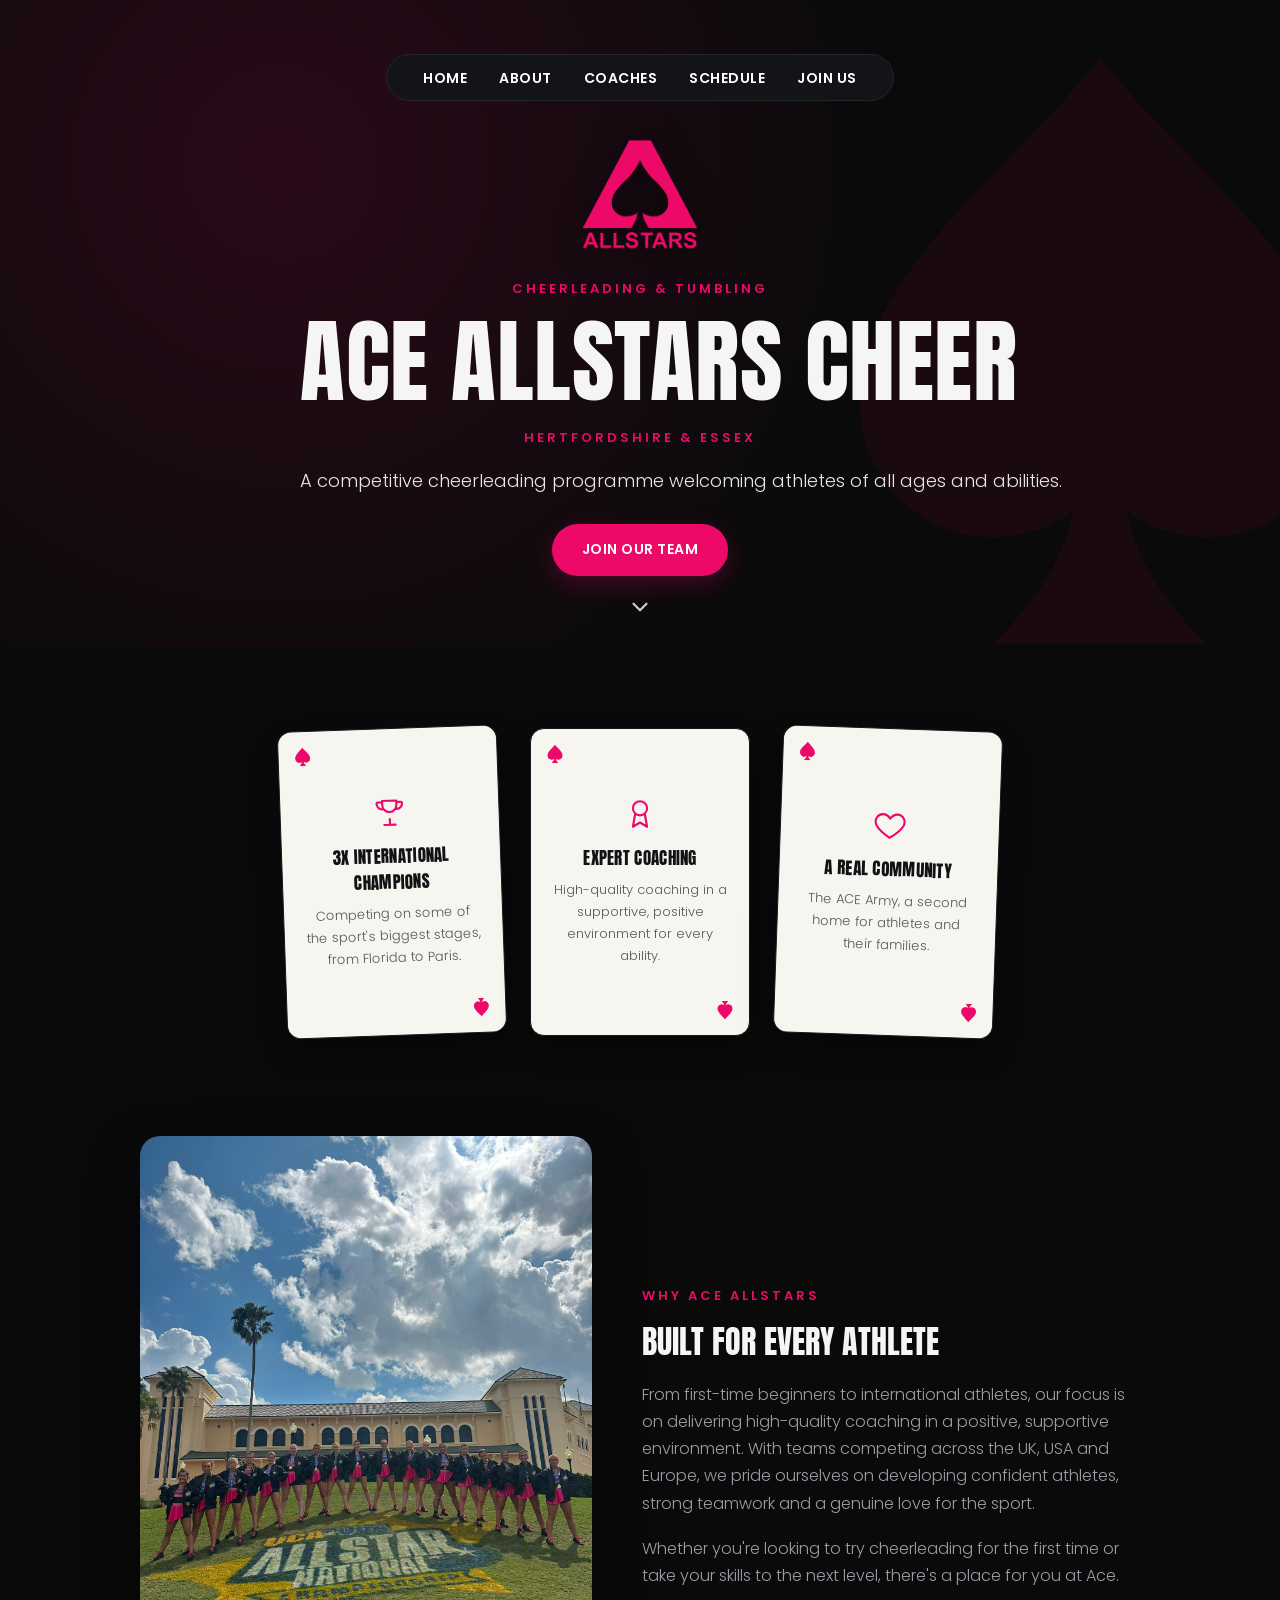
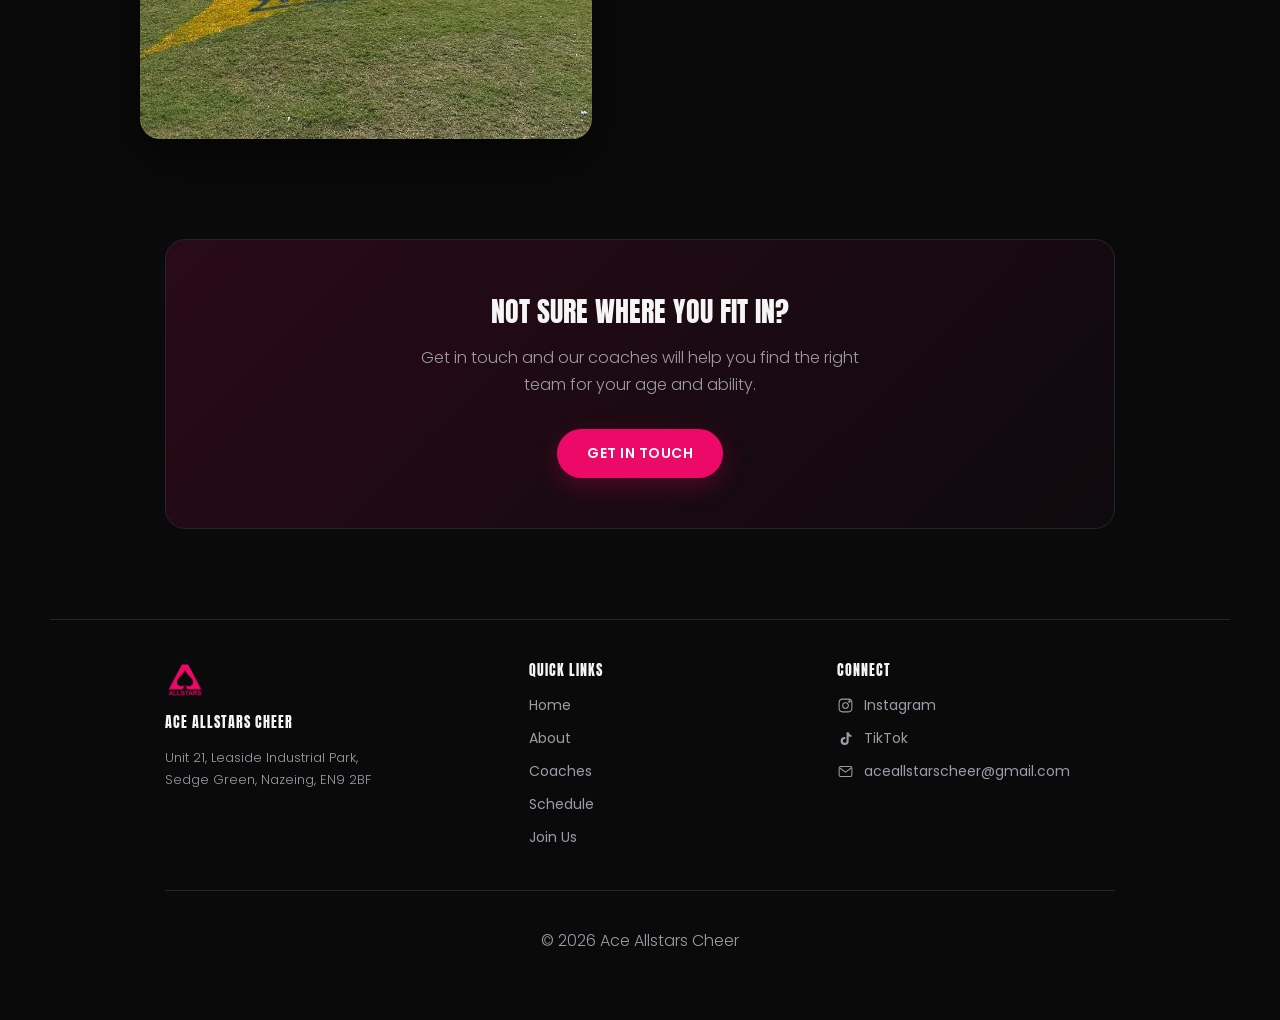
==== index.html @ 2de0b8b7 "Reduce mobile hero height to remove excess blank space" ====
<!DOCTYPE html>
<html lang="en">
<head>
  <meta charset="UTF-8">
  <meta name="viewport" content="width=device-width, initial-scale=1.0">
  <meta name="description" content="Ace Allstars Cheer is a competitive all star cheerleading club based in Nazeing, welcoming members from across Hertfordshire and Essex, including Hoddesdon. International U12 & U16 Champions and UCA National Champions. Join our team today.">
  <title>Ace Allstars Cheer | Cheerleading Club in Nazeing, Hertfordshire</title>
  <link rel="icon" type="image/png" href="images/PinkBlackLogo.png">
  <meta property="og:title" content="Ace Allstars Cheer | Cheerleading Club in Nazeing, Hertfordshire">
  <meta property="og:description" content="Ace Allstars Cheer is a competitive all star cheerleading club based in Nazeing, welcoming members from across Hertfordshire and Essex, including Hoddesdon. International U12 & U16 Champions and UCA National Champions.">
  <meta property="og:image" content="https://aceallstarscheer.com/images/HomePageImage.jpg">
  <meta property="og:url" content="https://aceallstarscheer.com/">
  <meta property="og:type" content="website">
  <meta name="twitter:card" content="summary_large_image">
  <link rel="preconnect" href="https://fonts.googleapis.com">
  <link rel="preconnect" href="https://fonts.gstatic.com" crossorigin>
  <link href="https://fonts.googleapis.com/css2?family=Anton&family=Poppins:wght@300;400;500;600;700;800&display=swap" rel="stylesheet">
  <link rel="stylesheet" href="style.css?v=44">
  <script type="application/ld+json">
  {
    "@context": "https://schema.org",
    "@type": "SportsActivityLocation",
    "name": "Ace Allstars Cheer",
    "url": "https://aceallstarscheer.com",
    "logo": "https://aceallstarscheer.com/images/PinkBlackLogo.png",
    "image": "https://aceallstarscheer.com/images/HomePageImage.jpg",
    "description": "Ace Allstars Cheer is a competitive all star cheerleading club based in Nazeing, welcoming members from across Hertfordshire and Essex, including Hoddesdon.",
    "address": {
      "@type": "PostalAddress",
      "streetAddress": "Unit 21, Leaside Industrial Park, Sedge Green",
      "addressLocality": "Nazeing",
      "postalCode": "EN9 2BF",
      "addressRegion": "Essex",
      "addressCountry": "GB"
    },
    "sameAs": ["https://www.instagram.com/aceallstarscheer/"]
  }
  </script>
</head>
<body>

  <div class="hero hero-solid">
    <svg class="hero-watermark" viewBox="0 0 24 24" fill="currentColor">
      <path d="M12 2C9 6 3 10 3 15a5 5 0 0 0 8 4c-.3 1.5-1 3-3 5h8c-2-2-2.7-3.5-3-5a5 5 0 0 0 8-4c0-5-6-9-9-13Z"/>
    </svg>

    <div class="hero-content">
      <nav>
        <a href="index.html">Home</a>
        <a href="about.html">About</a>
        <a href="coaches.html">Coaches</a>
        <a href="schedule.html">Schedule</a>
        <a href="contact.html">Join Us</a>
      </nav>

      <img src="images/PinkBlackLogo.png" alt="Ace Allstars Cheer Logo" class="logo">

      <span class="eyebrow">Cheerleading &amp; Tumbling</span>
      <h1>Ace Allstars Cheer</h1>
      <span class="eyebrow eyebrow-sub">Hertfordshire &amp; Essex</span>
      <p class="hero-tagline">A competitive cheerleading programme welcoming athletes of all ages and abilities.</p>

      <p>
        <a href="contact.html" class="button">Join Our Team</a>
      </p>
    </div>

    <svg class="scroll-cue" viewBox="0 0 24 24" fill="none" stroke="currentColor" stroke-width="2" stroke-linecap="round" stroke-linejoin="round">
      <path d="M6 9l6 6 6-6"/>
    </svg>
  </div>

  <div class="stat-row">
    <div class="stat-item">
      <span class="pip pip-top">
        <svg viewBox="0 0 24 24" fill="currentColor"><path d="M12 2C9 6 3 10 3 15a5 5 0 0 0 8 4c-.3 1.5-1 3-3 5h8c-2-2-2.7-3.5-3-5a5 5 0 0 0 8-4c0-5-6-9-9-13Z"/></svg>
      </span>
      <svg class="stat-icon" viewBox="0 0 24 24" fill="none" stroke="currentColor" stroke-width="1.5" stroke-linecap="round" stroke-linejoin="round">
        <path d="M8 21h8M12 17v4M7 4h10v3a5 5 0 0 1-10 0V4ZM7 5H4a1 1 0 0 0-1 1c0 2 1.5 4 4 4M17 5h3a1 1 0 0 1 1 1c0 2-1.5 4-4 4"/>
      </svg>
      <h3>3x International Champions</h3>
      <p>Competing on some of the sport's biggest stages, from Florida to Paris.</p>
      <span class="pip pip-bottom">
        <svg viewBox="0 0 24 24" fill="currentColor"><path d="M12 2C9 6 3 10 3 15a5 5 0 0 0 8 4c-.3 1.5-1 3-3 5h8c-2-2-2.7-3.5-3-5a5 5 0 0 0 8-4c0-5-6-9-9-13Z"/></svg>
      </span>
    </div>
    <div class="stat-item">
      <span class="pip pip-top">
        <svg viewBox="0 0 24 24" fill="currentColor"><path d="M12 2C9 6 3 10 3 15a5 5 0 0 0 8 4c-.3 1.5-1 3-3 5h8c-2-2-2.7-3.5-3-5a5 5 0 0 0 8-4c0-5-6-9-9-13Z"/></svg>
      </span>
      <svg class="stat-icon" viewBox="0 0 24 24" fill="none" stroke="currentColor" stroke-width="1.5" stroke-linecap="round" stroke-linejoin="round">
        <circle cx="12" cy="8" r="5"/>
        <path d="M8.5 12.5 7 21l5-3 5 3-1.5-8.5"/>
      </svg>
      <h3>Expert Coaching</h3>
      <p>High-quality coaching in a supportive, positive environment for every ability.</p>
      <span class="pip pip-bottom">
        <svg viewBox="0 0 24 24" fill="currentColor"><path d="M12 2C9 6 3 10 3 15a5 5 0 0 0 8 4c-.3 1.5-1 3-3 5h8c-2-2-2.7-3.5-3-5a5 5 0 0 0 8-4c0-5-6-9-9-13Z"/></svg>
      </span>
    </div>
    <div class="stat-item">
      <span class="pip pip-top">
        <svg viewBox="0 0 24 24" fill="currentColor"><path d="M12 2C9 6 3 10 3 15a5 5 0 0 0 8 4c-.3 1.5-1 3-3 5h8c-2-2-2.7-3.5-3-5a5 5 0 0 0 8-4c0-5-6-9-9-13Z"/></svg>
      </span>
      <svg class="stat-icon" viewBox="0 0 24 24" fill="none" stroke="currentColor" stroke-width="1.5" stroke-linecap="round" stroke-linejoin="round">
        <path d="M12 21s-7-4.35-9.5-8.5C.5 8.5 3 4.5 7 4.5c2 0 3.5 1 5 3 1.5-2 3-3 5-3 4 0 6.5 4 4.5 8-2.5 4.15-9.5 8.5-9.5 8.5Z"/>
      </svg>
      <h3>A Real Community</h3>
      <p>The ACE Army, a second home for athletes and their families.</p>
      <span class="pip pip-bottom">
        <svg viewBox="0 0 24 24" fill="currentColor"><path d="M12 2C9 6 3 10 3 15a5 5 0 0 0 8 4c-.3 1.5-1 3-3 5h8c-2-2-2.7-3.5-3-5a5 5 0 0 0 8-4c0-5-6-9-9-13Z"/></svg>
      </span>
    </div>
  </div>

  <div class="stat-dots" aria-hidden="true">
    <span class="stat-dot active"></span>
    <span class="stat-dot"></span>
    <span class="stat-dot"></span>
  </div>

  <div class="split-section">
    <div class="split-media">
      <img src="images/HomePageImage.jpg" alt="Ace Allstars squad celebrating at a UCA competition" loading="lazy">
    </div>
    <div class="split-body">
      <span class="eyebrow">Why Ace Allstars</span>
      <h2>Built for every athlete</h2>
      <p>From first-time beginners to international athletes, our focus is on delivering high-quality coaching in a positive, supportive environment. With teams competing across the UK, USA and Europe, we pride ourselves on developing confident athletes, strong teamwork and a genuine love for the sport.</p>
      <p>Whether you're looking to try cheerleading for the first time or take your skills to the next level, there's a place for you at Ace.</p>
    </div>
  </div>

  <div class="cta-band">
    <h2>Not sure where you fit in?</h2>
    <p>Get in touch and our coaches will help you find the right team for your age and ability.</p>
    <a href="contact.html" class="button">Get In Touch</a>
  </div>

  <footer>
    <div class="footer-grid">
      <div class="footer-col">
        <img src="images/PinkBlackLogo.png" alt="" class="footer-logo">
        <h4>Ace Allstars Cheer</h4>
        <p>Unit 21, Leaside Industrial Park,<br>Sedge Green, Nazeing, EN9 2BF</p>
      </div>
      <div class="footer-col">
        <h4>Quick Links</h4>
        <a href="index.html">Home</a>
        <a href="about.html">About</a>
        <a href="coaches.html">Coaches</a>
        <a href="schedule.html">Schedule</a>
        <a href="contact.html">Join Us</a>
      </div>
      <div class="footer-col">
        <h4>Connect</h4>
        <a href="https://www.instagram.com/aceallstarscheer/" target="_blank">
          <svg class="footer-icon" viewBox="0 0 24 24" fill="none" stroke="currentColor" stroke-width="1.5"><rect x="3" y="3" width="18" height="18" rx="5"/><circle cx="12" cy="12" r="4"/><circle cx="17.5" cy="6.5" r="1"/></svg>
          Instagram
        </a>
        <a href="https://www.tiktok.com/@aceallstarscheer" target="_blank">
          <svg class="footer-icon" viewBox="0 0 24 24" fill="currentColor"><path d="M16.5 3c.3 2 1.8 3.6 3.8 3.9v3a7 7 0 0 1-3.8-1.1v6.7a5.7 5.7 0 1 1-5.7-5.7c.3 0 .6 0 .9.1v3.1a2.6 2.6 0 1 0 1.8 2.5V3h3Z"/></svg>
          TikTok
        </a>
        <a href="mailto:aceallstarscheer@gmail.com">
          <svg class="footer-icon" viewBox="0 0 24 24" fill="none" stroke="currentColor" stroke-width="1.5"><rect x="3" y="5" width="18" height="14" rx="2"/><path d="m4 7 8 6 8-6"/></svg>
          aceallstarscheer@gmail.com
        </a>
      </div>
    </div>
    <div class="footer-bottom">
      <p>&copy; 2026 Ace Allstars Cheer</p>
    </div>
  </footer>

  <script defer src="https://cloud.umami.is/script.js" data-website-id="9e8e40a7-dca6-4106-bf0d-f78538abece8"></script>

  <script>
    (function () {
      var row = document.querySelector('.stat-row');
      var dots = document.querySelectorAll('.stat-dot');
      if (!row || !dots.length) return;

      var cards = Array.prototype.slice.call(row.querySelectorAll('.stat-item'));

      function setActiveDot() {
        var rowCenter = row.scrollLeft + row.clientWidth / 2;
        var closestIndex = 0;
        var closestDistance = Infinity;
        cards.forEach(function (card, i) {
          var cardCenter = card.offsetLeft + card.clientWidth / 2;
          var distance = Math.abs(cardCenter - rowCenter);
          if (distance < closestDistance) {
            closestDistance = distance;
            closestIndex = i;
          }
        });
        dots.forEach(function (dot, i) {
          dot.classList.toggle('active', i === closestIndex);
        });
      }

      function centerMiddleCard() {
        var middle = cards[1];
        if (!middle) return;
        row.scrollLeft = middle.offsetLeft - (row.clientWidth - middle.clientWidth) / 2;
      }

      if (window.matchMedia('(max-width: 600px)').matches) {
        centerMiddleCard();
      }
      setActiveDot();

      var ticking = false;
      row.addEventListener('scroll', function () {
        if (!ticking) {
          window.requestAnimationFrame(function () {
            setActiveDot();
            ticking = false;
          });
          ticking = true;
        }
      });
    })();
  </script>
</body>
</html>
---- style.css ----
:root {
  --color-bg: #0a0a0b;
  --color-surface: #131417;
  --color-border: #24262c;
  --color-pink: #ec0968;
  --color-pink-dark: #b8074f;
  --color-text: #f5f5f6;
  --color-text-muted: #9c9ca6;
  --font-display: 'Anton', sans-serif;
  --font-body: 'Poppins', sans-serif;
}

* {
  box-sizing: border-box;
}

body {
  background-color: var(--color-bg);
  color: var(--color-text);
  font-family: var(--font-body);
  text-align: center;
  padding: 50px;
  margin: 0;
}

.hero {
  position: relative;
  min-height: 85vh;
  margin: -50px -50px 0 -50px;
  overflow: hidden;
  display: flex;
  align-items: center;
  justify-content: center;
}

.hero-bg {
  position: absolute;
  top: 0;
  left: 0;
  width: 100%;
  height: 100%;
  object-fit: cover;
  object-position: center;
  z-index: 0;
}

.hero-bg-right {
  object-position: 75% center;
}

.hero-overlay {
  position: absolute;
  top: 0;
  left: 0;
  right: 0;
  bottom: 0;
  background: linear-gradient(
    to bottom,
    rgba(0, 0, 0, 0.6) 0%,
    rgba(0, 0, 0, 0.2) 35%,
    rgba(0, 0, 0, 0.78) 85%,
    var(--color-bg) 100%
  );
  z-index: 1;
}

.hero-content {
  position: relative;
  z-index: 2;
  max-width: 720px;
  padding: 30px 20px;
}

.hero-content .eyebrow,
.hero-content h1,
.hero-content p {
  text-shadow: 0 2px 12px rgba(0, 0, 0, 0.85);
}

.hero-content .logo {
  filter: drop-shadow(0 4px 16px rgba(0, 0, 0, 0.55));
}

.hero-content h1 {
  font-size: clamp(26px, 7.5vw, 92px);
  white-space: nowrap;
}

.eyebrow-sub {
  margin: 0 0 24px 0;
}

.hero-solid {
  min-height: 72vh;
  background:
    radial-gradient(circle at 22% 25%, rgba(236, 9, 104, 0.14), transparent 55%),
    var(--color-bg);
}

.hero-solid nav {
  background-color: var(--color-surface);
  border: 1px solid var(--color-border);
}

.hero-page {
  min-height: 42vh;
}

.hero-solid .hero-content .eyebrow,
.hero-solid .hero-content h1,
.hero-solid .hero-content p {
  text-shadow: none;
}

.hero-watermark {
  position: absolute;
  top: 50%;
  right: -140px;
  transform: translateY(-50%);
  width: 640px;
  height: 640px;
  color: var(--color-pink);
  opacity: 0.07;
  z-index: 0;
  pointer-events: none;
}

.scroll-cue {
  position: absolute;
  bottom: 28px;
  left: 50%;
  transform: translateX(-50%);
  z-index: 2;
  width: 26px;
  height: 26px;
  color: rgba(255, 255, 255, 0.8);
  animation: scrollBounce 2s ease-in-out infinite;
}

@keyframes scrollBounce {
  0%, 100% {
    transform: translate(-50%, 0);
    opacity: 0.5;
  }
  50% {
    transform: translate(-50%, 10px);
    opacity: 1;
  }
}

.eyebrow {
  display: block;
  font-family: var(--font-body);
  font-weight: 600;
  font-size: 13px;
  letter-spacing: 3px;
  text-transform: uppercase;
  color: var(--color-pink);
  margin: 0 0 14px 0;
}

nav {
  margin-bottom: 24px;
  display: inline-block;
  background-color: rgba(0, 0, 0, 0.55);
  padding: 10px 22px;
  border-radius: 30px;
}

nav a {
  color: #ffffff;
  text-decoration: none;
  font-weight: 600;
  font-size: 14px;
  letter-spacing: 0.5px;
  text-transform: uppercase;
  margin: 0 14px;
  white-space: nowrap;
  transition: color 0.2s ease;
}

nav a:hover {
  color: var(--color-pink);
}

.logo {
  display: block;
  width: 140px;
  margin: 0 auto 14px auto;
  border-radius: 12px;
}

h1 {
  font-family: var(--font-display);
  font-weight: normal;
  color: var(--color-text);
  font-size: 56px;
  line-height: 1.05;
  letter-spacing: 0.5px;
  margin: 0 0 18px 0;
  text-transform: uppercase;
}

h1 .accent {
  color: var(--color-pink);
}

.divider {
  width: 80px;
  height: 4px;
  background-color: var(--color-pink);
  margin: 15px auto 25px auto;
  border-radius: 2px;
}

p {
  font-size: 16px;
  line-height: 1.7;
  color: var(--color-text-muted);
  font-weight: 300;
}

.hero-content p {
  color: #e8e8ea;
  font-size: 18px;
}

.hero-tagline {
  white-space: nowrap;
  font-size: clamp(12px, 1.9vw, 18px);
}

.button {
  display: inline-block;
  background-color: var(--color-pink);
  color: #ffffff;
  padding: 14px 30px;
  border-radius: 30px;
  text-decoration: none;
  font-weight: 600;
  font-size: 14px;
  letter-spacing: 0.5px;
  text-transform: uppercase;
  margin-top: 10px;
  transition: transform 0.2s ease, background-color 0.2s ease, box-shadow 0.2s ease;
  box-shadow: 0 8px 24px rgba(236, 9, 104, 0.25);
}

.button:hover {
  background-color: var(--color-pink-dark);
  transform: translateY(-2px);
  box-shadow: 0 12px 28px rgba(236, 9, 104, 0.35);
}

.section-heading {
  font-family: var(--font-display);
  font-weight: normal;
  color: var(--color-text);
  font-size: 26px;
  text-transform: uppercase;
  margin: 30px auto 10px auto;
}

.stat-row {
  display: flex;
  flex-wrap: wrap;
  align-items: flex-end;
  justify-content: center;
  gap: 28px;
  max-width: 950px;
  margin: 80px auto 20px auto;
}

.stat-item {
  flex: 0 1 220px;
  width: 100%;
  max-width: 220px;
  aspect-ratio: 2.5 / 3.5;
  position: relative;
  background-color: #f7f5f0;
  border: 1px solid #17181b;
  border-radius: 14px;
  box-shadow: 0 14px 30px rgba(0, 0, 0, 0.4);
  display: flex;
  flex-direction: column;
  align-items: center;
  justify-content: center;
  padding: 24px 20px;
  text-align: center;
  transition: transform 0.25s ease, box-shadow 0.25s ease, border-color 0.25s ease;
}

.stat-item:nth-child(1) {
  transform: rotate(-2deg);
}

.stat-item:nth-child(2) {
  transform: rotate(0deg);
}

.stat-item:nth-child(3) {
  transform: rotate(2deg);
}

.stat-item:hover {
  transform: translateY(-10px) rotate(0deg) scale(1.04);
  box-shadow: 0 20px 40px rgba(0, 0, 0, 0.5);
  border-color: var(--color-pink);
  z-index: 2;
}

.pip {
  position: absolute;
  width: 20px;
  height: 20px;
  color: var(--color-pink);
}

.pip svg {
  width: 100%;
  height: 100%;
  display: block;
}

.pip-top {
  top: 14px;
  left: 14px;
}

.pip-bottom {
  bottom: 14px;
  right: 14px;
  transform: rotate(180deg);
}

.stat-icon {
  width: 34px;
  height: 34px;
  color: var(--color-pink);
  margin-bottom: 14px;
}

.stat-dots {
  display: none;
  justify-content: center;
  gap: 8px;
  margin: 6px 0 4px 0;
}

.stat-dot {
  width: 7px;
  height: 7px;
  border-radius: 50%;
  background-color: var(--color-border);
  transition: background-color 0.25s ease, transform 0.25s ease;
}

.stat-dot.active {
  background-color: var(--color-pink);
  transform: scale(1.4);
}

.stat-item h3 {
  font-family: var(--font-display);
  font-weight: normal;
  font-size: 17px;
  color: #111214;
  text-transform: uppercase;
  margin: 0 0 8px 0;
  letter-spacing: 0.3px;
}

.stat-item p {
  font-size: 13px;
  color: #55565c;
  margin: 0;
  text-align: center;
}

.split-section {
  display: grid;
  grid-template-columns: 1fr 1.1fr;
  gap: 50px;
  max-width: 1000px;
  margin: 100px auto;
  text-align: left;
  align-items: stretch;
}

.split-media {
  min-height: 340px;
  border-radius: 20px;
  overflow: hidden;
  box-shadow: 0 20px 50px rgba(0, 0, 0, 0.5);
}

.split-media img {
  width: 100%;
  height: 100%;
  object-fit: cover;
  display: block;
}

.split-body {
  display: flex;
  flex-direction: column;
  justify-content: center;
}

.split-body .eyebrow {
  text-align: left;
}

.split-body h2 {
  font-family: var(--font-display);
  font-weight: normal;
  font-size: 32px;
  line-height: 1.15;
  color: var(--color-text);
  text-transform: uppercase;
  margin: 4px 0 20px 0;
}

.split-body p {
  text-align: left;
  margin: 0 0 18px 0;
}

.split-body p:last-child {
  margin-bottom: 0;
}

.cta-band {
  max-width: 950px;
  margin: 20px auto 90px auto;
  padding: 50px 30px;
  border-radius: 20px;
  border: 1px solid var(--color-border);
  background: linear-gradient(135deg, rgba(236, 9, 104, 0.14), rgba(236, 9, 104, 0.02));
}

.cta-band h2 {
  font-family: var(--font-display);
  font-weight: normal;
  font-size: 28px;
  text-transform: uppercase;
  color: var(--color-text);
  margin: 0 0 12px 0;
}

.cta-band p {
  margin: 0 auto 20px auto;
  max-width: 480px;
}

.why-choose-list {
  list-style: none;
  padding: 0;
  margin: 10px auto 30px auto;
  max-width: 480px;
  display: grid;
  grid-template-columns: 1fr 1fr;
  gap: 14px 28px;
  text-align: left;
}

.why-choose-list li {
  display: flex;
  align-items: center;
  gap: 10px;
  font-size: 15px;
  font-weight: 500;
  color: var(--color-text);
}

.why-spade {
  flex-shrink: 0;
  width: 15px;
  height: 15px;
}

.why-spade svg {
  width: 100%;
  height: 100%;
  display: block;
}

.why-spade.pink {
  color: var(--color-pink);
}

.why-spade.white {
  color: #ffffff;
}

.facilities {
  display: flex;
  flex-wrap: wrap;
  justify-content: center;
  background-color: var(--color-pink);
  border-radius: 14px;
  max-width: 600px;
  margin: 25px auto;
  overflow: hidden;
}

.facilities span {
  flex: 1 1 150px;
  padding: 16px 12px;
  color: #000000;
  font-weight: 600;
  font-size: 14px;
  border-right: 1px solid rgba(0, 0, 0, 0.2);
}

.facilities span:last-child {
  border-right: none;
}

.contact-form {
  max-width: 480px;
  margin: 30px auto 10px auto;
  text-align: left;
}

.contact-form label {
  display: block;
  font-size: 12px;
  font-weight: 600;
  text-transform: uppercase;
  letter-spacing: 0.5px;
  color: var(--color-pink);
  margin: 18px 0 6px 0;
}

.contact-form label:first-of-type {
  margin-top: 0;
}

.contact-form input,
.contact-form textarea {
  width: 100%;
  max-width: 100%;
  box-sizing: border-box;
  -webkit-appearance: none;
  appearance: none;
  background-color: var(--color-surface);
  border: 1px solid var(--color-border);
  border-radius: 10px;
  padding: 12px 14px;
  font-family: var(--font-body);
  font-size: 15px;
  color: var(--color-text);
  transition: border-color 0.2s ease;
}

.contact-form input[type="date"] {
  min-width: 0;
}

.contact-form input:focus,
.contact-form textarea:focus {
  outline: none;
  border-color: var(--color-pink);
}

.contact-form textarea {
  resize: vertical;
  min-height: 100px;
}

.contact-form button {
  margin-top: 22px;
  width: 100%;
  border: none;
  cursor: pointer;
}

.form-status {
  margin-top: 14px;
  font-size: 14px;
  min-height: 20px;
  color: var(--color-pink);
}

.input-caps {
  text-transform: uppercase;
}

.form-success {
  max-width: 480px;
  margin: 30px auto 10px auto;
  padding: 44px 26px;
  border: 1px solid var(--color-border);
  border-radius: 16px;
  background: linear-gradient(135deg, rgba(236, 9, 104, 0.14), rgba(236, 9, 104, 0.02));
}

.form-success h3 {
  font-family: var(--font-display);
  font-weight: normal;
  color: var(--color-pink);
  font-size: 22px;
  text-transform: uppercase;
  margin: 0 0 10px 0;
}

.form-success p {
  margin: 0;
}

.coaches-graphic {
  width: 100%;
  max-width: 900px;
  border-radius: 16px;
  margin-top: 10px;
}

.photo-carousel {
  display: flex;
  flex-wrap: nowrap;
  overflow-x: auto;
  scroll-snap-type: x mandatory;
  -webkit-overflow-scrolling: touch;
  scrollbar-width: none;
  max-width: 420px;
  margin: 10px auto 0 auto;
}

.photo-carousel::-webkit-scrollbar {
  display: none;
}

.carousel-slide {
  flex: 0 0 100%;
  scroll-snap-align: start;
}

.carousel-slide img {
  width: 100%;
  aspect-ratio: 4 / 5;
  object-fit: cover;
  display: block;
  border-radius: 18px;
  box-shadow: 0 12px 28px rgba(0, 0, 0, 0.4);
}

@media (min-width: 700px) {
  .photo-carousel {
    max-width: 900px;
    gap: 18px;
  }

  .carousel-slide {
    flex: 0 0 calc((100% - 36px) / 3);
  }
}

.carousel-dots {
  display: flex;
  flex-wrap: wrap;
  justify-content: center;
  gap: 6px;
  max-width: 320px;
  margin: 14px auto 30px auto;
}

.carousel-dot {
  width: 6px;
  height: 6px;
  border-radius: 50%;
  background-color: var(--color-border);
  transition: background-color 0.25s ease, transform 0.25s ease;
}

.carousel-dot.active {
  background-color: var(--color-pink);
  transform: scale(1.4);
}

.flip-hint {
  display: inline-flex;
  align-items: center;
  gap: 8px;
  background-color: var(--color-surface);
  border: 1px solid var(--color-border);
  border-radius: 30px;
  padding: 8px 18px;
  font-size: 12px;
  font-weight: 600;
  color: var(--color-pink);
  text-transform: uppercase;
  letter-spacing: 0.5px;
  margin: 6px 0 26px 0;
}

.flip-hint-icon {
  width: 15px;
  height: 15px;
  animation: flipHintSpin 3s ease-in-out infinite;
}

@keyframes flipHintSpin {
  0%, 75%, 100% {
    transform: rotateY(0deg);
  }
  40% {
    transform: rotateY(180deg);
  }
}

.coaches-grid {
  display: grid;
  grid-template-columns: repeat(4, 1fr);
  gap: 20px;
  max-width: 900px;
  margin: 10px auto 10px auto;
}

.coach-flip {
  aspect-ratio: 3 / 4;
  perspective: 1400px;
  cursor: pointer;
}

.coach-flip-inner {
  position: relative;
  width: 100%;
  height: 100%;
  transition: transform 0.6s cubic-bezier(0.4, 0.2, 0.2, 1);
  transform-style: preserve-3d;
}

.coach-flip.flipped .coach-flip-inner {
  transform: rotateY(180deg);
}

.coach-face {
  position: absolute;
  inset: 0;
  backface-visibility: hidden;
  border-radius: 12px;
  border: 1px solid #17181b;
  box-shadow: 0 12px 26px rgba(0, 0, 0, 0.4);
  overflow: hidden;
}

.coach-front {
  background-color: #000000;
}

.coach-front img {
  width: 100%;
  height: 100%;
  object-fit: cover;
  object-position: top center;
  display: block;
}

.coach-label {
  position: absolute;
  left: 0;
  right: 0;
  bottom: 0;
  padding: 12px 8px 10px 8px;
  background: linear-gradient(to top, rgba(0, 0, 0, 0.9), transparent);
  text-align: center;
}

.coach-label h3 {
  font-family: var(--font-display);
  font-weight: normal;
  color: #ffffff;
  font-size: 15px;
  text-transform: uppercase;
  margin: 0;
}

.coach-label p {
  font-size: 10px;
  color: var(--color-pink);
  font-weight: 600;
  text-transform: uppercase;
  letter-spacing: 0.5px;
  margin: 2px 0 0 0;
}

.coach-back {
  background-color: #f7f5f0;
  transform: rotateY(180deg);
  display: flex;
  flex-direction: column;
  align-items: center;
  justify-content: center;
  padding: 20px 14px;
  text-align: center;
}

.coach-back-content {
  width: 100%;
  min-height: 0;
  max-height: 100%;
  overflow-y: auto;
  overflow-x: hidden;
}

.scroll-hint {
  display: none;
  position: absolute;
  bottom: 6px;
  left: 50%;
  transform: translateX(-50%);
  width: 16px;
  height: 16px;
  color: var(--color-pink);
  animation: scrollHintBounce 1.6s ease-in-out infinite;
  pointer-events: none;
}

.scroll-hint svg {
  width: 100%;
  height: 100%;
  display: block;
}

.coach-back-content.has-overflow ~ .scroll-hint {
  display: block;
}

@keyframes scrollHintBounce {
  0%, 100% {
    transform: translateX(-50%) translateY(0);
    opacity: 0.5;
  }
  50% {
    transform: translateX(-50%) translateY(4px);
    opacity: 1;
  }
}

.coach-back h3 {
  font-family: var(--font-display);
  font-weight: normal;
  color: #111214;
  font-size: 15px;
  text-transform: uppercase;
  margin: 0 0 4px 0;
}

.coach-role {
  font-size: 9px;
  color: var(--color-pink);
  font-weight: 600;
  text-transform: uppercase;
  letter-spacing: 0.5px;
  margin: 0 0 8px 0;
}

.coach-bio {
  font-size: 10.5px;
  line-height: 1.45;
  color: #555555;
  font-style: italic;
  margin: 0;
}

.coach-dots {
  display: none;
  flex-wrap: wrap;
  justify-content: center;
  gap: 6px;
  max-width: 280px;
  margin: 10px auto 0 auto;
}

.coach-dot {
  width: 6px;
  height: 6px;
  border-radius: 50%;
  background-color: var(--color-border);
  transition: background-color 0.25s ease, transform 0.25s ease;
}

.coach-dot.active {
  background-color: var(--color-pink);
  transform: scale(1.4);
}

.schedule-day {
  max-width: 500px;
  margin: 0 auto 30px auto;
  text-align: left;
}

.schedule-day h2 {
  font-family: var(--font-display);
  font-weight: normal;
  color: var(--color-pink);
  font-size: 20px;
  text-align: center;
  text-transform: uppercase;
  border-bottom: 1px solid var(--color-border);
  padding-bottom: 10px;
  margin-bottom: 10px;
}

.schedule-note {
  color: #888888;
  font-size: 13px;
  font-weight: normal;
  text-transform: none;
}

.schedule-row {
  display: flex;
  align-items: center;
  justify-content: space-between;
  gap: 10px;
  padding: 10px 14px;
  font-size: 16px;
  border-bottom: 1px solid var(--color-border);
}

.squad-info {
  display: flex;
  flex-direction: column;
}

.schedule-row .squad {
  color: var(--color-text);
  font-weight: 600;
}

.schedule-row .squad-level {
  font-size: 12px;
  font-weight: 400;
  color: var(--color-text-muted);
  margin-top: 2px;
}

.schedule-row .time {
  color: var(--color-text-muted);
  white-space: nowrap;
}

footer {
  margin-top: 90px;
  padding-top: 40px;
  border-top: 1px solid var(--color-border);
  font-size: 14px;
  color: var(--color-text-muted);
}

.footer-grid {
  display: grid;
  grid-template-columns: 1.2fr 1fr 1fr;
  gap: 30px;
  max-width: 950px;
  margin: 0 auto 30px auto;
  text-align: left;
}

.footer-logo {
  display: block;
  width: 40px;
  border-radius: 8px;
  margin-bottom: 12px;
}

.footer-col h4 {
  font-family: var(--font-display);
  font-weight: normal;
  font-size: 14px;
  letter-spacing: 1px;
  text-transform: uppercase;
  color: var(--color-text);
  margin: 0 0 14px 0;
}

.footer-col p {
  font-size: 13px;
  margin: 0;
}

.footer-col a {
  display: flex;
  align-items: center;
  gap: 10px;
  color: var(--color-text-muted);
  text-decoration: none;
  margin-bottom: 12px;
  font-size: 14px;
  transition: color 0.2s ease;
}

.footer-col a:hover {
  color: var(--color-pink);
}

.footer-icon {
  width: 17px;
  height: 17px;
  flex-shrink: 0;
}

.footer-bottom {
  border-top: 1px solid var(--color-border);
  max-width: 950px;
  margin: 0 auto;
  padding-top: 20px;
  font-size: 13px;
  color: #666670;
}

@media (max-width: 800px) {
  .split-section {
    grid-template-columns: 1fr;
    gap: 24px;
  }

  .split-media {
    min-height: 260px;
  }

  .footer-grid {
    grid-template-columns: 1fr;
    gap: 24px;
    text-align: center;
  }

  .split-body {
    align-items: center;
    text-align: center;
  }

  .split-body .eyebrow,
  .split-body p {
    text-align: center;
  }

  .footer-col a {
    justify-content: center;
  }

  .footer-logo {
    margin-left: auto;
    margin-right: auto;
  }
}

@media (max-width: 600px) {
  body {
    padding: 25px 15px;
  }

  h1 {
    font-size: 34px;
  }

  .why-choose-list {
    grid-template-columns: 1fr;
    max-width: 280px;
  }

  .hero-watermark {
    width: 340px;
    height: 340px;
    right: -80px;
  }

  .hero-tagline {
    white-space: normal;
    font-size: 15px;
  }

  nav {
    padding: 8px 12px;
  }

  nav a {
    margin: 0 5px;
    font-size: 12px;
  }

  .hero {
    min-height: 70vh;
    margin: -25px -15px 0 -15px;
    align-items: flex-start;
  }

  .hero-content {
    padding-top: 40px;
  }

  .hero-solid {
    min-height: 56vh;
  }

  .hero-page {
    min-height: 34vh;
  }

  .stat-row {
    margin-top: 36px;
    flex-wrap: nowrap;
    justify-content: flex-start;
    overflow-x: auto;
    overflow-y: visible;
    scroll-snap-type: x mandatory;
    scroll-padding: 0 24px;
    -webkit-overflow-scrolling: touch;
    scrollbar-width: none;
    margin-left: -15px;
    margin-right: -15px;
    padding: 14px 24px 20px 24px;
  }

  .stat-row::-webkit-scrollbar {
    display: none;
  }

  .stat-dots {
    display: flex;
  }

  .coaches-grid {
    display: flex;
    flex-wrap: nowrap;
    justify-content: flex-start;
    overflow-x: auto;
    overflow-y: visible;
    scroll-snap-type: x mandatory;
    scroll-padding: 0 24px;
    -webkit-overflow-scrolling: touch;
    scrollbar-width: none;
    margin-left: -15px;
    margin-right: -15px;
    padding: 4px 24px 20px 24px;
    gap: 16px;
  }

  .coaches-grid::-webkit-scrollbar {
    display: none;
  }

  .coach-flip {
    flex: 0 0 auto;
    width: 170px;
    scroll-snap-align: center;
  }

  .coach-dots {
    display: flex;
  }

  .stat-item {
    flex: 0 0 auto;
    width: 190px;
    max-width: 190px;
    scroll-snap-align: center;
    text-align: center;
  }

  .split-section,
  .cta-band {
    text-align: center;
  }

  .stat-item p,
  .split-body p {
    text-align: center;
  }
}
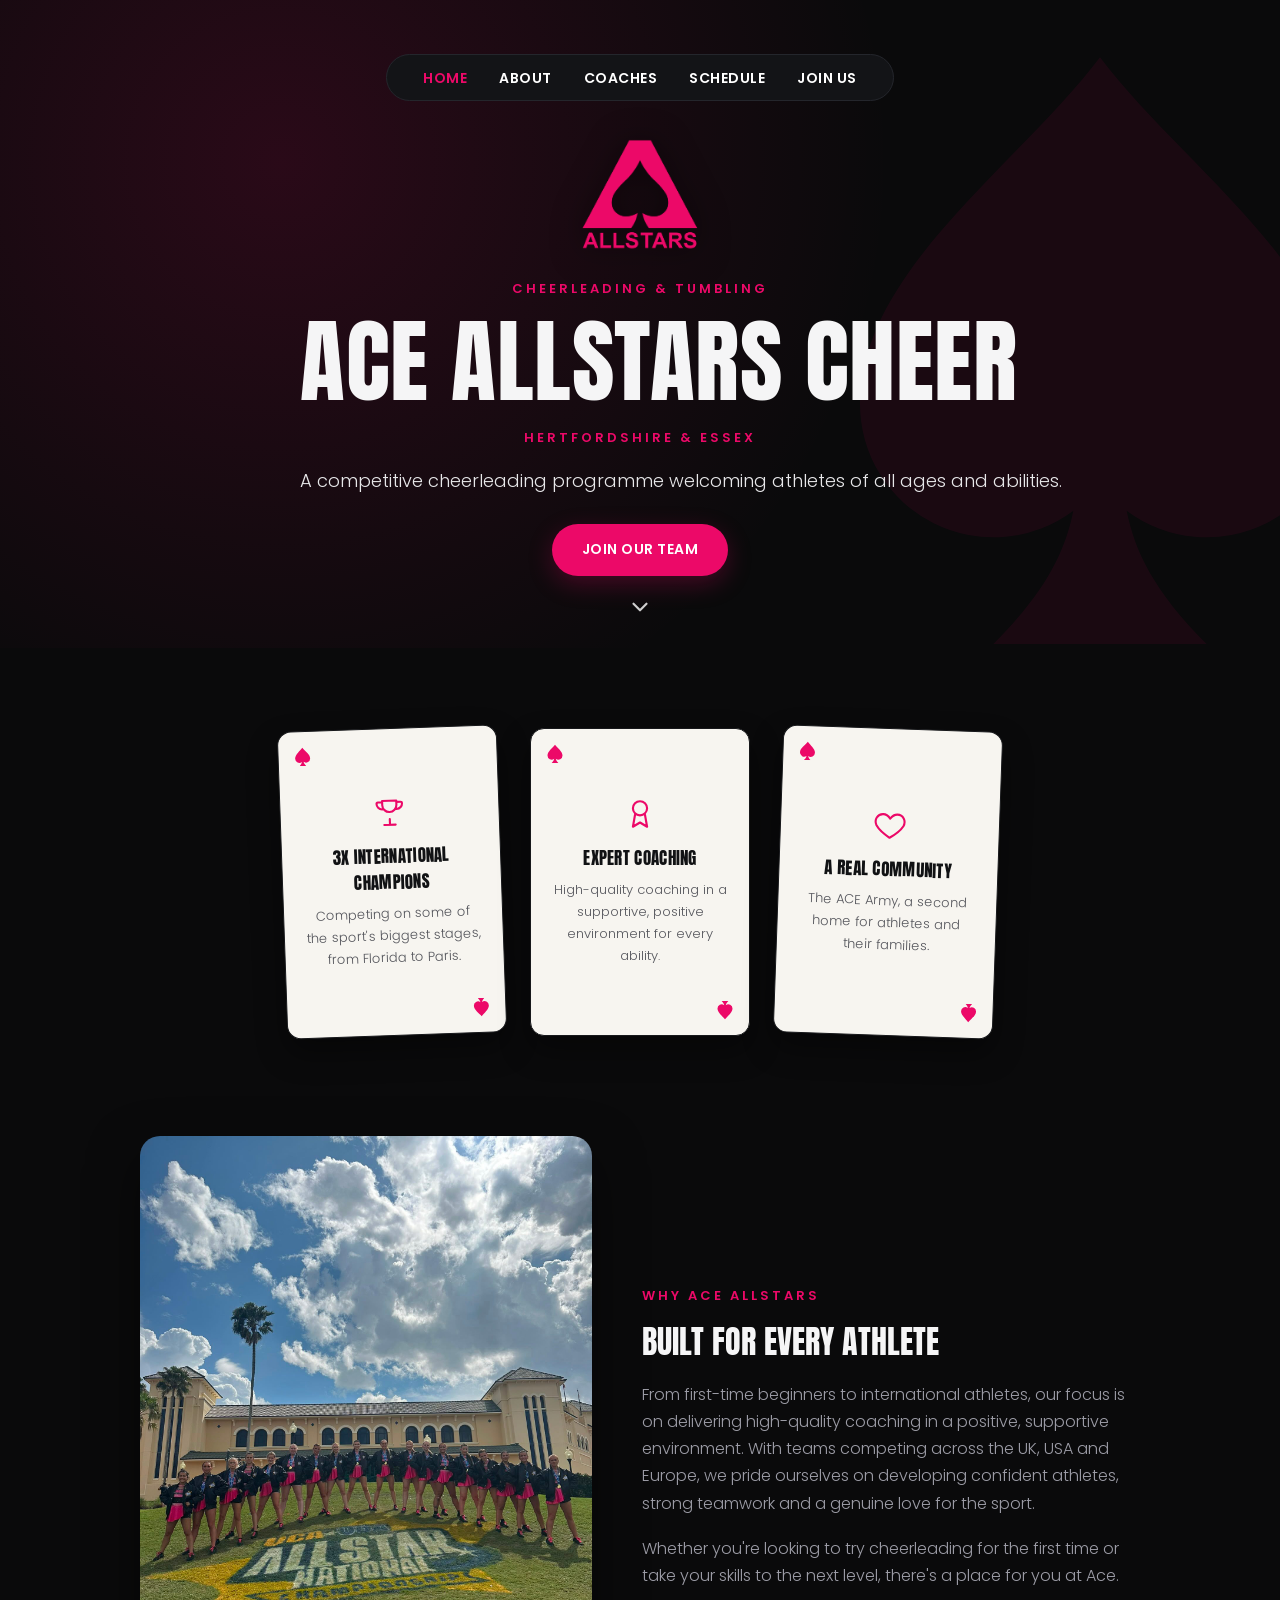
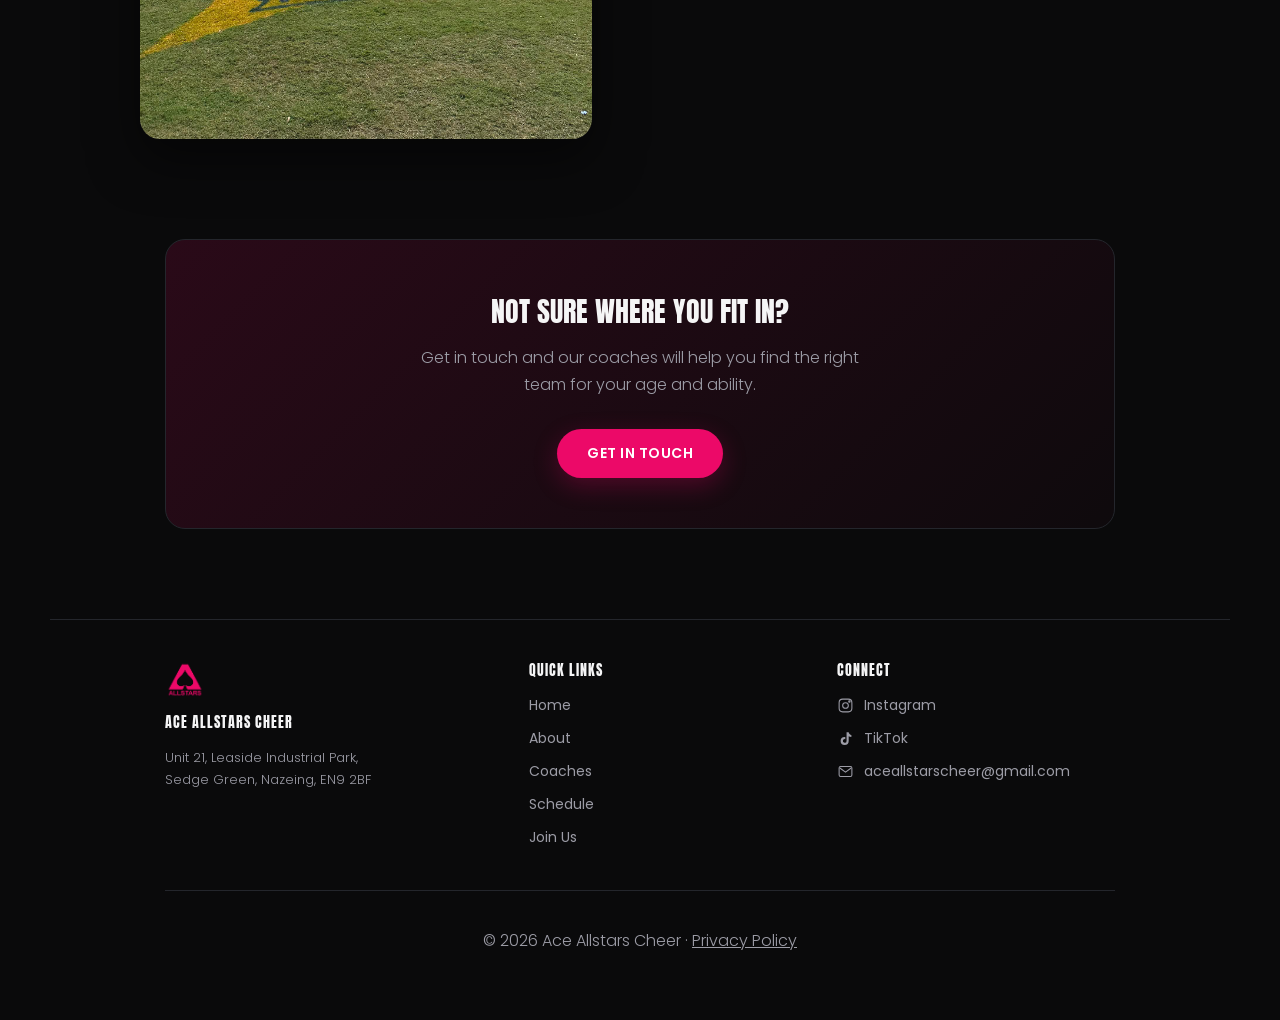
==== commit c8746ae9: "Polish pass: fix broken og:image, add active nav state, 404 & privacy pages, navigable carousel, acc" ====
--- a/index.html
+++ b/index.html
@@ -14,8 +14,8 @@
   <meta name="twitter:card" content="summary_large_image">
   <link rel="preconnect" href="https://fonts.googleapis.com">
   <link rel="preconnect" href="https://fonts.gstatic.com" crossorigin>
-  <link href="https://fonts.googleapis.com/css2?family=Anton&family=Poppins:wght@300;400;500;600;700;800&display=swap" rel="stylesheet">
-  <link rel="stylesheet" href="style.css?v=44">
+  <link href="https://fonts.googleapis.com/css2?family=Anton&family=Poppins:wght@300;400;500;600&display=swap" rel="stylesheet">
+  <link rel="stylesheet" href="style.css?v=47">
   <script type="application/ld+json">
   {
     "@context": "https://schema.org",
@@ -39,14 +39,22 @@
 </head>
 <body>
 
+  <svg style="display:none" aria-hidden="true">
+    <symbol id="icon-spade" viewBox="0 0 24 24">
+      <path d="M12 2C9 6 3 10 3 15a5 5 0 0 0 8 4c-.3 1.5-1 3-3 5h8c-2-2-2.7-3.5-3-5a5 5 0 0 0 8-4c0-5-6-9-9-13Z"/>
+    </symbol>
+  </svg>
+
+  <a href="#main-content" class="skip-link">Skip to content</a>
+
   <div class="hero hero-solid">
     <svg class="hero-watermark" viewBox="0 0 24 24" fill="currentColor">
-      <path d="M12 2C9 6 3 10 3 15a5 5 0 0 0 8 4c-.3 1.5-1 3-3 5h8c-2-2-2.7-3.5-3-5a5 5 0 0 0 8-4c0-5-6-9-9-13Z"/>
+      <use href="#icon-spade"></use>
     </svg>
 
     <div class="hero-content">
       <nav>
-        <a href="index.html">Home</a>
+        <a href="index.html" aria-current="page">Home</a>
         <a href="about.html">About</a>
         <a href="coaches.html">Coaches</a>
         <a href="schedule.html">Schedule</a>
@@ -70,10 +78,10 @@
     </svg>
   </div>
 
-  <div class="stat-row">
+  <div class="stat-row" id="main-content">
     <div class="stat-item">
       <span class="pip pip-top">
-        <svg viewBox="0 0 24 24" fill="currentColor"><path d="M12 2C9 6 3 10 3 15a5 5 0 0 0 8 4c-.3 1.5-1 3-3 5h8c-2-2-2.7-3.5-3-5a5 5 0 0 0 8-4c0-5-6-9-9-13Z"/></svg>
+        <svg viewBox="0 0 24 24" fill="currentColor"><use href="#icon-spade"></use></svg>
       </span>
       <svg class="stat-icon" viewBox="0 0 24 24" fill="none" stroke="currentColor" stroke-width="1.5" stroke-linecap="round" stroke-linejoin="round">
         <path d="M8 21h8M12 17v4M7 4h10v3a5 5 0 0 1-10 0V4ZM7 5H4a1 1 0 0 0-1 1c0 2 1.5 4 4 4M17 5h3a1 1 0 0 1 1 1c0 2-1.5 4-4 4"/>
@@ -81,12 +89,12 @@
       <h3>3x International Champions</h3>
       <p>Competing on some of the sport's biggest stages, from Florida to Paris.</p>
       <span class="pip pip-bottom">
-        <svg viewBox="0 0 24 24" fill="currentColor"><path d="M12 2C9 6 3 10 3 15a5 5 0 0 0 8 4c-.3 1.5-1 3-3 5h8c-2-2-2.7-3.5-3-5a5 5 0 0 0 8-4c0-5-6-9-9-13Z"/></svg>
+        <svg viewBox="0 0 24 24" fill="currentColor"><use href="#icon-spade"></use></svg>
       </span>
     </div>
     <div class="stat-item">
       <span class="pip pip-top">
-        <svg viewBox="0 0 24 24" fill="currentColor"><path d="M12 2C9 6 3 10 3 15a5 5 0 0 0 8 4c-.3 1.5-1 3-3 5h8c-2-2-2.7-3.5-3-5a5 5 0 0 0 8-4c0-5-6-9-9-13Z"/></svg>
+        <svg viewBox="0 0 24 24" fill="currentColor"><use href="#icon-spade"></use></svg>
       </span>
       <svg class="stat-icon" viewBox="0 0 24 24" fill="none" stroke="currentColor" stroke-width="1.5" stroke-linecap="round" stroke-linejoin="round">
         <circle cx="12" cy="8" r="5"/>
@@ -95,12 +103,12 @@
       <h3>Expert Coaching</h3>
       <p>High-quality coaching in a supportive, positive environment for every ability.</p>
       <span class="pip pip-bottom">
-        <svg viewBox="0 0 24 24" fill="currentColor"><path d="M12 2C9 6 3 10 3 15a5 5 0 0 0 8 4c-.3 1.5-1 3-3 5h8c-2-2-2.7-3.5-3-5a5 5 0 0 0 8-4c0-5-6-9-9-13Z"/></svg>
+        <svg viewBox="0 0 24 24" fill="currentColor"><use href="#icon-spade"></use></svg>
       </span>
     </div>
     <div class="stat-item">
       <span class="pip pip-top">
-        <svg viewBox="0 0 24 24" fill="currentColor"><path d="M12 2C9 6 3 10 3 15a5 5 0 0 0 8 4c-.3 1.5-1 3-3 5h8c-2-2-2.7-3.5-3-5a5 5 0 0 0 8-4c0-5-6-9-9-13Z"/></svg>
+        <svg viewBox="0 0 24 24" fill="currentColor"><use href="#icon-spade"></use></svg>
       </span>
       <svg class="stat-icon" viewBox="0 0 24 24" fill="none" stroke="currentColor" stroke-width="1.5" stroke-linecap="round" stroke-linejoin="round">
         <path d="M12 21s-7-4.35-9.5-8.5C.5 8.5 3 4.5 7 4.5c2 0 3.5 1 5 3 1.5-2 3-3 5-3 4 0 6.5 4 4.5 8-2.5 4.15-9.5 8.5-9.5 8.5Z"/>
@@ -108,7 +116,7 @@
       <h3>A Real Community</h3>
       <p>The ACE Army, a second home for athletes and their families.</p>
       <span class="pip pip-bottom">
-        <svg viewBox="0 0 24 24" fill="currentColor"><path d="M12 2C9 6 3 10 3 15a5 5 0 0 0 8 4c-.3 1.5-1 3-3 5h8c-2-2-2.7-3.5-3-5a5 5 0 0 0 8-4c0-5-6-9-9-13Z"/></svg>
+        <svg viewBox="0 0 24 24" fill="currentColor"><use href="#icon-spade"></use></svg>
       </span>
     </div>
   </div>
@@ -169,7 +177,7 @@
       </div>
     </div>
     <div class="footer-bottom">
-      <p>&copy; 2026 Ace Allstars Cheer</p>
+      <p>&copy; 2026 Ace Allstars Cheer &middot; <a href="privacy.html">Privacy Policy</a></p>
     </div>
   </footer>
 
--- a/style.css
+++ b/style.css
@@ -12,6 +12,25 @@
 
 * {
   box-sizing: border-box;
+}
+
+.skip-link {
+  position: absolute;
+  top: -60px;
+  left: 12px;
+  z-index: 100;
+  background-color: var(--color-pink);
+  color: #ffffff;
+  padding: 12px 20px;
+  border-radius: 8px;
+  font-weight: 600;
+  font-size: 14px;
+  text-decoration: none;
+  transition: top 0.2s ease;
+}
+
+.skip-link:focus {
+  top: 12px;
 }
 
 body {
@@ -180,6 +199,10 @@
 }
 
 nav a:hover {
+  color: var(--color-pink);
+}
+
+nav a[aria-current="page"] {
   color: var(--color-pink);
 }
 
@@ -616,6 +639,12 @@
   margin-top: 10px;
 }
 
+.carousel-wrap {
+  position: relative;
+  max-width: 420px;
+  margin: 10px auto 0 auto;
+}
+
 .photo-carousel {
   display: flex;
   flex-wrap: nowrap;
@@ -623,8 +652,42 @@
   scroll-snap-type: x mandatory;
   -webkit-overflow-scrolling: touch;
   scrollbar-width: none;
-  max-width: 420px;
-  margin: 10px auto 0 auto;
+}
+
+.carousel-arrow {
+  display: none;
+  position: absolute;
+  top: 50%;
+  transform: translateY(-50%);
+  z-index: 3;
+  width: 40px;
+  height: 40px;
+  align-items: center;
+  justify-content: center;
+  border-radius: 50%;
+  border: 1px solid var(--color-border);
+  background-color: rgba(10, 10, 11, 0.75);
+  color: #ffffff;
+  cursor: pointer;
+  transition: background-color 0.2s ease, border-color 0.2s ease;
+}
+
+.carousel-arrow:hover {
+  background-color: var(--color-pink);
+  border-color: var(--color-pink);
+}
+
+.carousel-arrow svg {
+  width: 20px;
+  height: 20px;
+}
+
+.carousel-arrow-prev {
+  left: -8px;
+}
+
+.carousel-arrow-next {
+  right: -8px;
 }
 
 .photo-carousel::-webkit-scrollbar {
@@ -646,13 +709,28 @@
 }
 
 @media (min-width: 700px) {
+  .carousel-wrap {
+    max-width: 900px;
+  }
+
   .photo-carousel {
-    max-width: 900px;
     gap: 18px;
   }
 
   .carousel-slide {
     flex: 0 0 calc((100% - 36px) / 3);
+  }
+
+  .carousel-arrow {
+    display: flex;
+  }
+
+  .carousel-arrow-prev {
+    left: -20px;
+  }
+
+  .carousel-arrow-next {
+    right: -20px;
   }
 }
 
@@ -670,7 +748,15 @@
   height: 6px;
   border-radius: 50%;
   background-color: var(--color-border);
+  border: none;
+  padding: 0;
+  cursor: pointer;
   transition: background-color 0.25s ease, transform 0.25s ease;
+}
+
+.carousel-dot:focus-visible {
+  outline: 2px solid var(--color-pink);
+  outline-offset: 3px;
 }
 
 .carousel-dot.active {
@@ -1009,7 +1095,64 @@
   margin: 0 auto;
   padding-top: 20px;
   font-size: 13px;
-  color: #666670;
+  color: var(--color-text-muted);
+}
+
+.footer-bottom a {
+  color: var(--color-text-muted);
+  text-decoration: underline;
+}
+
+.footer-bottom a:hover {
+  color: var(--color-pink);
+}
+
+.form-note {
+  max-width: 480px;
+  margin: 14px auto 0 auto;
+  font-size: 12px;
+  color: var(--color-text-muted);
+  text-align: center;
+}
+
+.form-note a {
+  color: var(--color-pink);
+}
+
+.policy-content {
+  max-width: 700px;
+  margin: 30px auto 60px auto;
+  text-align: left;
+}
+
+.policy-content .policy-updated {
+  color: var(--color-text-muted);
+  font-size: 13px;
+  margin: 0 0 30px 0;
+}
+
+.policy-content h2 {
+  font-family: var(--font-display);
+  font-weight: normal;
+  color: var(--color-text);
+  font-size: 20px;
+  text-transform: uppercase;
+  margin: 34px 0 10px 0;
+}
+
+.policy-content h2:first-of-type {
+  margin-top: 0;
+}
+
+.policy-content p,
+.policy-content li {
+  text-align: left;
+  margin: 0 0 14px 0;
+}
+
+.policy-content ul {
+  padding-left: 20px;
+  margin: 0 0 14px 0;
 }
 
 @media (max-width: 800px) {
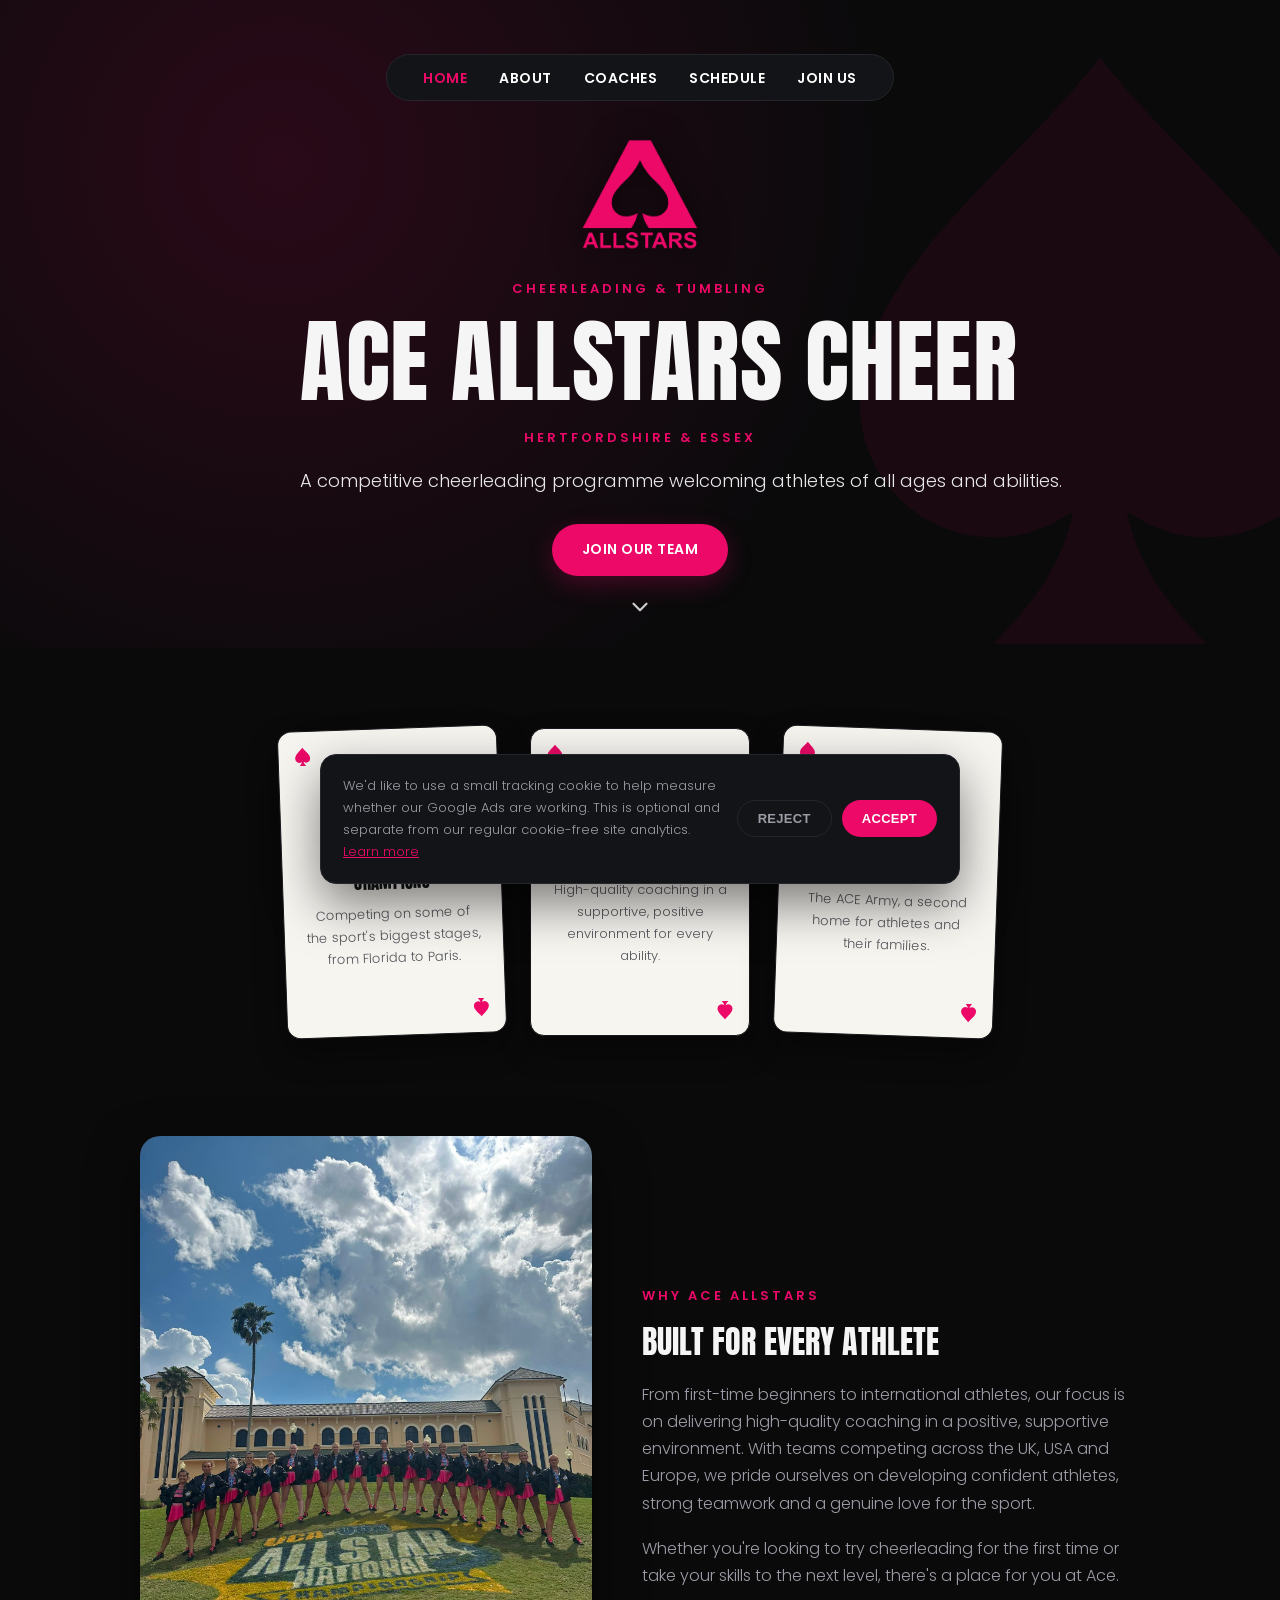
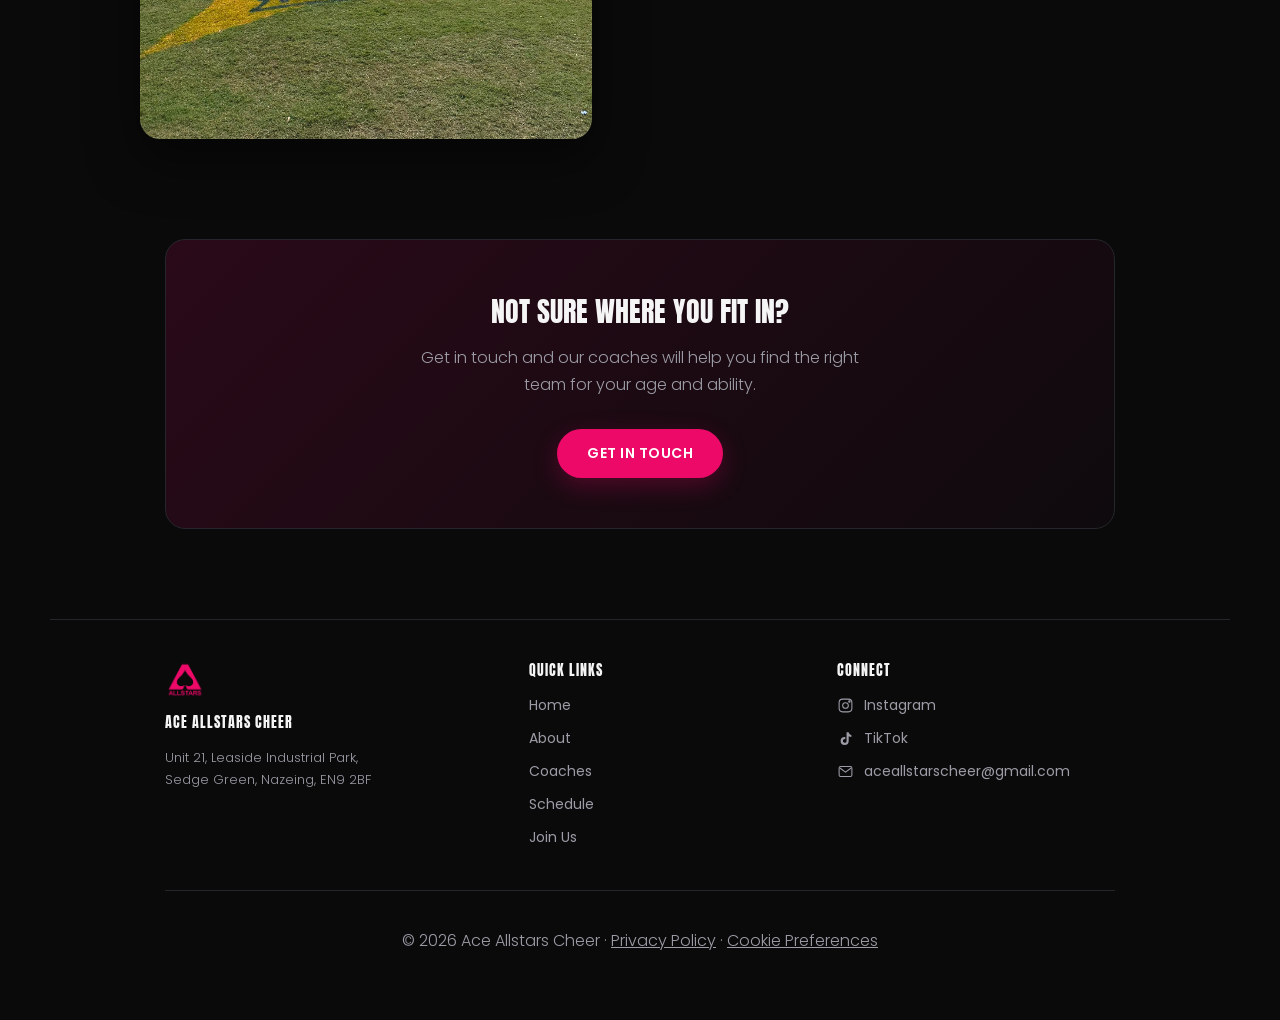
==== commit 3c072260: "Add Google Ads conversion tracking with cookie consent banner - Add cookie consent banner (accept/re" ====
--- a/index.html
+++ b/index.html
@@ -11,11 +11,12 @@
   <meta property="og:image" content="https://aceallstarscheer.com/images/HomePageImage.jpg">
   <meta property="og:url" content="https://aceallstarscheer.com/">
   <meta property="og:type" content="website">
+  <link rel="canonical" href="https://aceallstarscheer.com/">
   <meta name="twitter:card" content="summary_large_image">
   <link rel="preconnect" href="https://fonts.googleapis.com">
   <link rel="preconnect" href="https://fonts.gstatic.com" crossorigin>
   <link href="https://fonts.googleapis.com/css2?family=Anton&family=Poppins:wght@300;400;500;600&display=swap" rel="stylesheet">
-  <link rel="stylesheet" href="style.css?v=47">
+  <link rel="stylesheet" href="style.css?v=48">
   <script type="application/ld+json">
   {
     "@context": "https://schema.org",
@@ -177,7 +178,7 @@
       </div>
     </div>
     <div class="footer-bottom">
-      <p>&copy; 2026 Ace Allstars Cheer &middot; <a href="privacy.html">Privacy Policy</a></p>
+      <p>&copy; 2026 Ace Allstars Cheer &middot; <a href="privacy.html">Privacy Policy</a> &middot; <a href="#" id="cookie-prefs-link">Cookie Preferences</a></p>
     </div>
   </footer>
 
@@ -231,5 +232,15 @@
       });
     })();
   </script>
+
+  <div id="cookie-banner" class="cookie-banner" hidden>
+    <p>We'd like to use a small tracking cookie to help measure whether our Google Ads are working. This is optional and separate from our regular cookie-free site analytics. <a href="privacy.html">Learn more</a></p>
+    <div class="cookie-banner-buttons">
+      <button type="button" id="cookie-reject" class="cookie-btn cookie-btn-reject">Reject</button>
+      <button type="button" id="cookie-accept" class="cookie-btn cookie-btn-accept">Accept</button>
+    </div>
+  </div>
+
+  <script src="consent.js?v=1"></script>
 </body>
 </html>
--- a/style.css
+++ b/style.css
@@ -31,6 +31,92 @@
 
 .skip-link:focus {
   top: 12px;
+}
+
+.cookie-banner {
+  position: fixed;
+  left: 16px;
+  right: 16px;
+  bottom: 16px;
+  z-index: 200;
+  max-width: 640px;
+  margin: 0 auto;
+  background-color: var(--color-surface);
+  border: 1px solid var(--color-border);
+  border-radius: 16px;
+  padding: 20px 22px;
+  box-shadow: 0 20px 50px rgba(0, 0, 0, 0.5);
+  display: flex;
+  flex-wrap: wrap;
+  align-items: center;
+  gap: 16px;
+  text-align: left;
+}
+
+.cookie-banner p {
+  flex: 1 1 260px;
+  margin: 0;
+  font-size: 13px;
+  color: var(--color-text-muted);
+}
+
+.cookie-banner p a {
+  color: var(--color-pink);
+}
+
+.cookie-banner-buttons {
+  display: flex;
+  gap: 10px;
+  flex-shrink: 0;
+}
+
+.cookie-btn {
+  border: none;
+  border-radius: 30px;
+  padding: 10px 20px;
+  font-weight: 600;
+  font-size: 13px;
+  letter-spacing: 0.3px;
+  text-transform: uppercase;
+  cursor: pointer;
+}
+
+.cookie-btn-accept {
+  background-color: var(--color-pink);
+  color: #ffffff;
+}
+
+.cookie-btn-accept:hover {
+  background-color: var(--color-pink-dark);
+}
+
+.cookie-btn-reject {
+  background-color: transparent;
+  border: 1px solid var(--color-border);
+  color: var(--color-text-muted);
+}
+
+.cookie-btn-reject:hover {
+  border-color: var(--color-pink);
+  color: var(--color-pink);
+}
+
+@media (max-width: 600px) {
+  .cookie-banner {
+    left: 12px;
+    right: 12px;
+    bottom: 12px;
+    padding: 16px;
+  }
+
+  .cookie-banner-buttons {
+    width: 100%;
+    justify-content: stretch;
+  }
+
+  .cookie-btn {
+    flex: 1;
+  }
 }
 
 body {
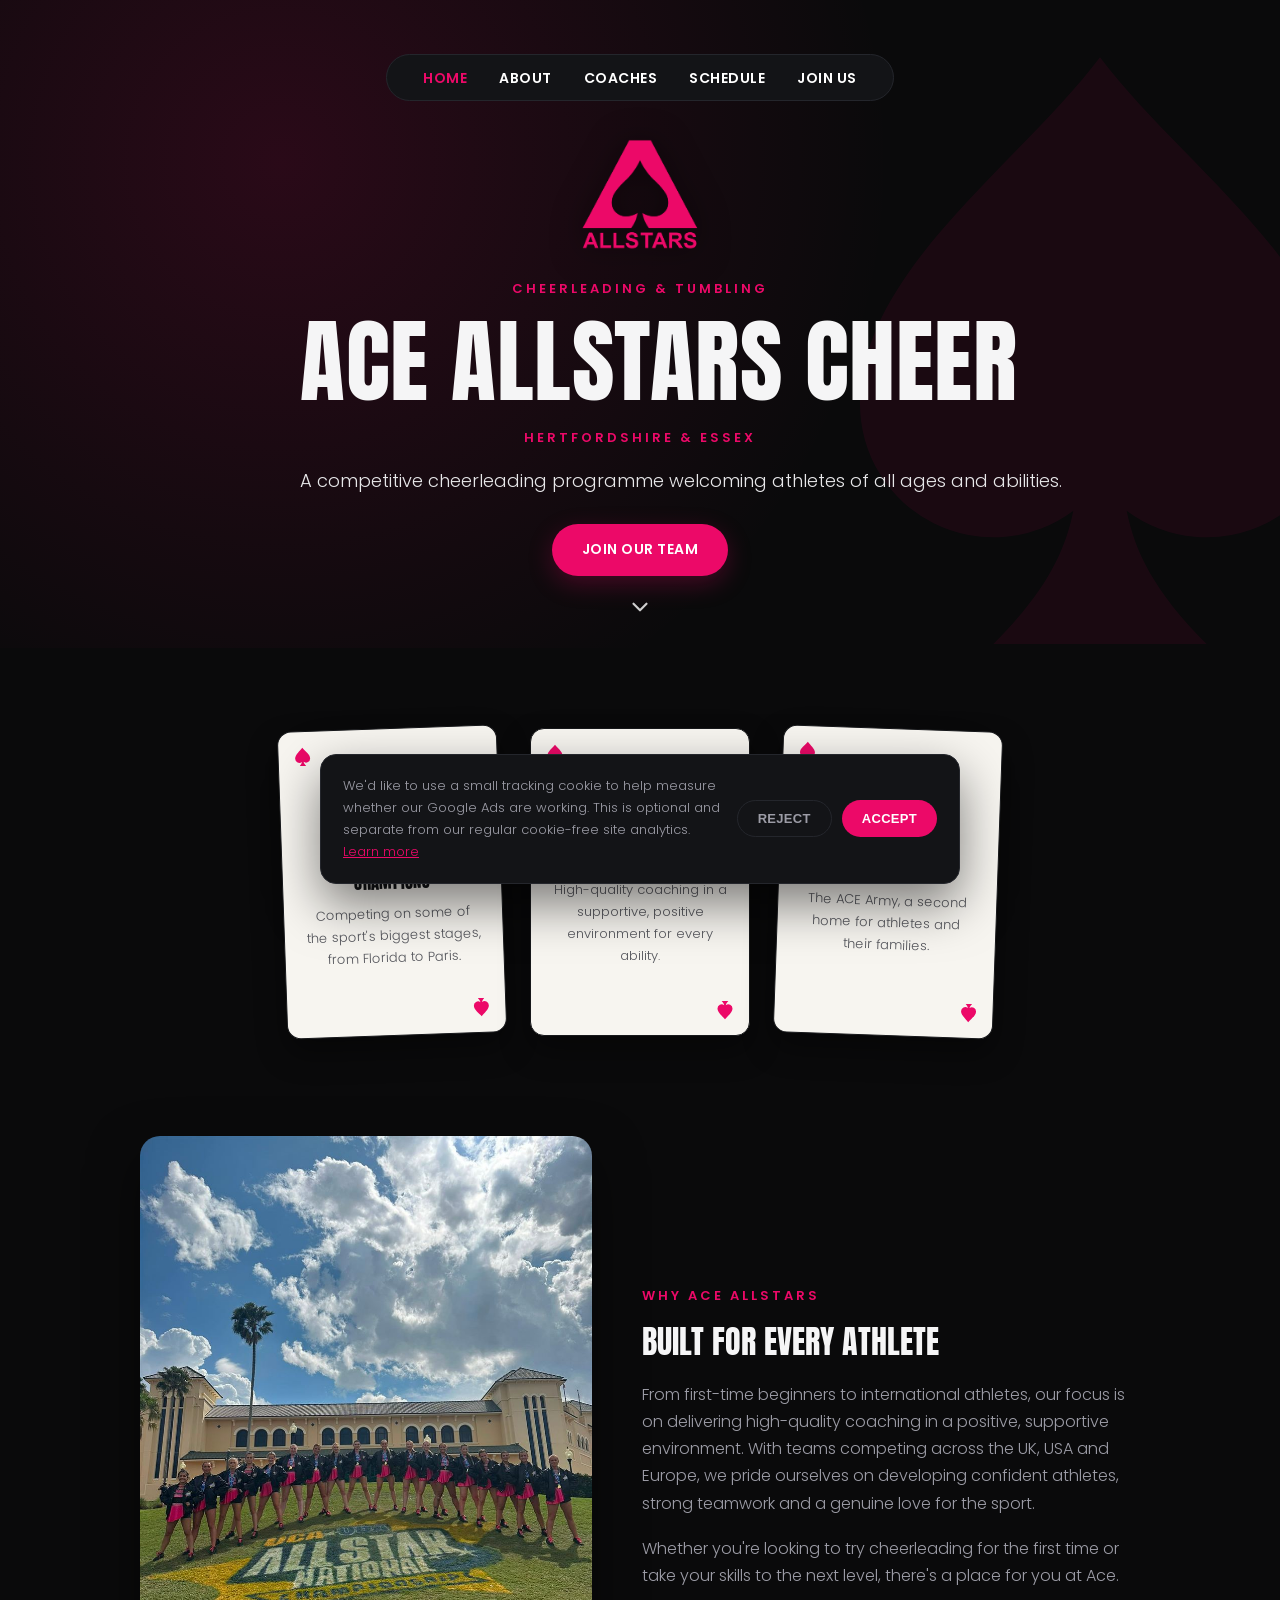
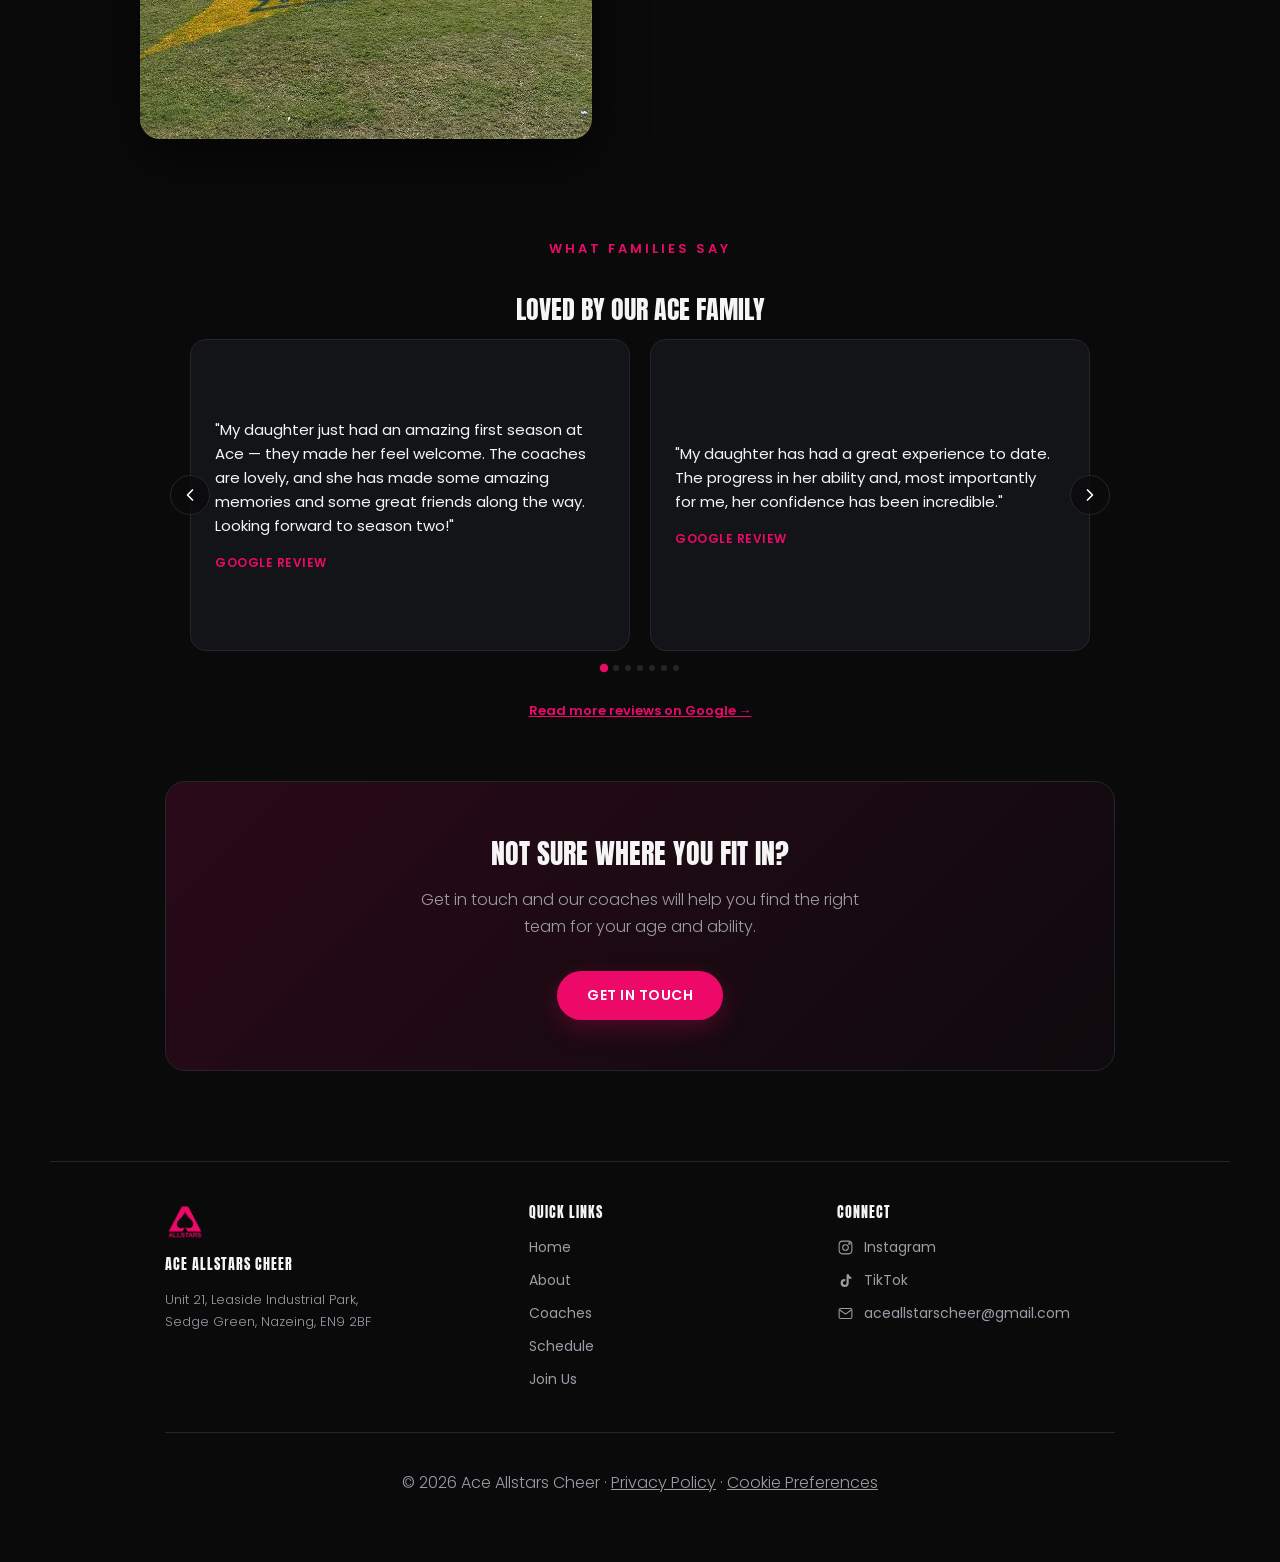
==== commit 3ed298a8: "Add homepage testimonials carousel, image optimization, and code cleanup - Compress/resize 22 photos" ====
--- a/index.html
+++ b/index.html
@@ -16,7 +16,7 @@
   <link rel="preconnect" href="https://fonts.googleapis.com">
   <link rel="preconnect" href="https://fonts.gstatic.com" crossorigin>
   <link href="https://fonts.googleapis.com/css2?family=Anton&family=Poppins:wght@300;400;500;600&display=swap" rel="stylesheet">
-  <link rel="stylesheet" href="style.css?v=48">
+  <link rel="stylesheet" href="style.css?v=51">
   <script type="application/ld+json">
   {
     "@context": "https://schema.org",
@@ -34,7 +34,12 @@
       "addressRegion": "Essex",
       "addressCountry": "GB"
     },
-    "sameAs": ["https://www.instagram.com/aceallstarscheer/"]
+    "sameAs": ["https://www.instagram.com/aceallstarscheer/"],
+    "aggregateRating": {
+      "@type": "AggregateRating",
+      "ratingValue": "4.4",
+      "reviewCount": "7"
+    }
   }
   </script>
 </head>
@@ -138,6 +143,78 @@
       <p>From first-time beginners to international athletes, our focus is on delivering high-quality coaching in a positive, supportive environment. With teams competing across the UK, USA and Europe, we pride ourselves on developing confident athletes, strong teamwork and a genuine love for the sport.</p>
       <p>Whether you're looking to try cheerleading for the first time or take your skills to the next level, there's a place for you at Ace.</p>
     </div>
+  </div>
+
+  <div class="testimonials-section">
+    <span class="eyebrow">What Families Say</span>
+    <h2 class="section-heading">Loved By Our Ace Family</h2>
+
+    <div class="testimonial-wrap">
+      <button type="button" class="carousel-arrow carousel-arrow-prev" aria-label="Previous testimonial">
+        <svg viewBox="0 0 24 24" fill="none" stroke="currentColor" stroke-width="2" stroke-linecap="round" stroke-linejoin="round"><path d="M15 6l-6 6 6 6"/></svg>
+      </button>
+
+      <div class="testimonial-track">
+        <div class="testimonial-slide">
+          <div class="testimonial-card">
+            <blockquote class="testimonial-quote" tabindex="0">"My daughter just had an amazing first season at Ace — they made her feel welcome. The coaches are lovely, and she has made some amazing memories and some great friends along the way. Looking forward to season two!"</blockquote>
+            <cite class="testimonial-source">Google Review</cite>
+          </div>
+        </div>
+        <div class="testimonial-slide">
+          <div class="testimonial-card">
+            <blockquote class="testimonial-quote" tabindex="0">"My daughter has had a great experience to date. The progress in her ability and, most importantly for me, her confidence has been incredible."</blockquote>
+            <cite class="testimonial-source">Google Review</cite>
+          </div>
+        </div>
+        <div class="testimonial-slide">
+          <div class="testimonial-card">
+            <blockquote class="testimonial-quote" tabindex="0">"My daughter has been training with Ace Allstars for two years now, and she absolutely loves it! The skills she has developed and the improvement in her self-confidence has been incredible. The coaching staff is phenomenal, and the routine choreography never fails to amaze. Beyond the sport, she has made lifelong friends here — travelling together for regional competitions and international events is an absolute highlight. It's an amazing community and so much fun!"</blockquote>
+            <cite class="testimonial-source">Google Review</cite>
+          </div>
+        </div>
+        <div class="testimonial-slide">
+          <div class="testimonial-card">
+            <blockquote class="testimonial-quote" tabindex="0">"Ace Allstars cheerleading has taught my daughter more than tumbling, dancing and stunts — the coaches really do make it feel like home from home. She's learned to trust her teammates, resilience, bravery and confidence, as well as the best friendships. It's more like family, and a place where everyone is welcome."</blockquote>
+            <cite class="testimonial-source">Google Review</cite>
+          </div>
+        </div>
+        <div class="testimonial-slide">
+          <div class="testimonial-card">
+            <blockquote class="testimonial-quote" tabindex="0">"The coaches are so supportive and always full of encouragement, offering opportunities to compete in some amazing venues across the country and internationally. If my daughter could be in the gym every day, she would be. I think her favourite memories will always be competing with Ace — mainly Disneyland Paris, as well as Wembley Arena on her birthday."</blockquote>
+            <cite class="testimonial-source">Google Review</cite>
+          </div>
+        </div>
+        <div class="testimonial-slide">
+          <div class="testimonial-card">
+            <blockquote class="testimonial-quote" tabindex="0">"My daughter has been part of Ace Allstars Cheer since it opened, and she has just excelled in the sport. She has developed amazing flying skills, as well as getting her back walkover, back handspring and now back tuck! Her favourite part is the unforgettable bonds she has made with her cheer sisters, and she is so excited to take on season 3!"</blockquote>
+            <cite class="testimonial-source">Google Review</cite>
+          </div>
+        </div>
+        <div class="testimonial-slide">
+          <div class="testimonial-card">
+            <blockquote class="testimonial-quote" tabindex="0">"We've had a fantastic experience with Ace Allstars. The coaches are supportive, knowledgeable and genuinely care about every athlete's progress, whether they're completely new to cheer or have years of experience. The atmosphere is welcoming, positive and encouraging, and it's clear how much hard work goes into every session. Communication has been excellent, and the opportunities available to the athletes are amazing. I would highly recommend Ace Allstars to anyone looking for a friendly, professional cheerleading club where athletes can develop confidence, skills and friendships."</blockquote>
+            <cite class="testimonial-source">Google Review</cite>
+          </div>
+        </div>
+      </div>
+
+      <button type="button" class="carousel-arrow carousel-arrow-next" aria-label="Next testimonial">
+        <svg viewBox="0 0 24 24" fill="none" stroke="currentColor" stroke-width="2" stroke-linecap="round" stroke-linejoin="round"><path d="M9 6l6 6-6 6"/></svg>
+      </button>
+    </div>
+
+    <div class="carousel-dots" id="testimonial-dots">
+      <button type="button" class="carousel-dot active" aria-label="Go to testimonial 1"></button>
+      <button type="button" class="carousel-dot" aria-label="Go to testimonial 2"></button>
+      <button type="button" class="carousel-dot" aria-label="Go to testimonial 3"></button>
+      <button type="button" class="carousel-dot" aria-label="Go to testimonial 4"></button>
+      <button type="button" class="carousel-dot" aria-label="Go to testimonial 5"></button>
+      <button type="button" class="carousel-dot" aria-label="Go to testimonial 6"></button>
+      <button type="button" class="carousel-dot" aria-label="Go to testimonial 7"></button>
+    </div>
+
+    <a href="https://www.google.com/maps/place/Ace+Allstars+Cheer/data=!4m2!3m1!1s0x0:0x833362e9edec666?sa=X&amp;ved=1t:2428&amp;hl=en&amp;ictx=111" target="_blank" rel="noopener" class="testimonials-more">Read more reviews on Google &rarr;</a>
   </div>
 
   <div class="cta-band">
@@ -233,6 +310,69 @@
     })();
   </script>
 
+  <script>
+    (function () {
+      var row = document.querySelector('.testimonial-track');
+      var dots = document.querySelectorAll('#testimonial-dots .carousel-dot');
+      if (!row || !dots.length) return;
+
+      var slides = Array.prototype.slice.call(row.querySelectorAll('.testimonial-slide'));
+
+      function setActiveDot() {
+        var rowCenter = row.scrollLeft + row.clientWidth / 2;
+        var closestIndex = 0;
+        var closestDistance = Infinity;
+        slides.forEach(function (slide, i) {
+          var slideCenter = slide.offsetLeft + slide.clientWidth / 2;
+          var distance = Math.abs(slideCenter - rowCenter);
+          if (distance < closestDistance) {
+            closestDistance = distance;
+            closestIndex = i;
+          }
+        });
+        dots.forEach(function (dot, i) {
+          dot.classList.toggle('active', i === closestIndex);
+        });
+      }
+
+      setActiveDot();
+
+      var ticking = false;
+      row.addEventListener('scroll', function () {
+        if (!ticking) {
+          window.requestAnimationFrame(function () {
+            setActiveDot();
+            ticking = false;
+          });
+          ticking = true;
+        }
+      });
+
+      dots.forEach(function (dot, i) {
+        dot.addEventListener('click', function () {
+          var target = slides[i];
+          if (target) {
+            row.scrollTo({ left: target.offsetLeft, behavior: 'smooth' });
+          }
+        });
+      });
+
+      var wrap = row.closest('.testimonial-wrap');
+      var prevBtn = wrap ? wrap.querySelector('.carousel-arrow-prev') : null;
+      var nextBtn = wrap ? wrap.querySelector('.carousel-arrow-next') : null;
+      if (prevBtn) {
+        prevBtn.addEventListener('click', function () {
+          row.scrollBy({ left: -row.clientWidth, behavior: 'smooth' });
+        });
+      }
+      if (nextBtn) {
+        nextBtn.addEventListener('click', function () {
+          row.scrollBy({ left: row.clientWidth, behavior: 'smooth' });
+        });
+      }
+    })();
+  </script>
+
   <div id="cookie-banner" class="cookie-banner" hidden>
     <p>We'd like to use a small tracking cookie to help measure whether our Google Ads are working. This is optional and separate from our regular cookie-free site analytics. <a href="privacy.html">Learn more</a></p>
     <div class="cookie-banner-buttons">
--- a/style.css
+++ b/style.css
@@ -33,6 +33,10 @@
   top: 12px;
 }
 
+.cookie-banner[hidden] {
+  display: none;
+}
+
 .cookie-banner {
   position: fixed;
   left: 16px;
@@ -138,37 +142,6 @@
   justify-content: center;
 }
 
-.hero-bg {
-  position: absolute;
-  top: 0;
-  left: 0;
-  width: 100%;
-  height: 100%;
-  object-fit: cover;
-  object-position: center;
-  z-index: 0;
-}
-
-.hero-bg-right {
-  object-position: 75% center;
-}
-
-.hero-overlay {
-  position: absolute;
-  top: 0;
-  left: 0;
-  right: 0;
-  bottom: 0;
-  background: linear-gradient(
-    to bottom,
-    rgba(0, 0, 0, 0.6) 0%,
-    rgba(0, 0, 0, 0.2) 35%,
-    rgba(0, 0, 0, 0.78) 85%,
-    var(--color-bg) 100%
-  );
-  z-index: 1;
-}
-
 .hero-content {
   position: relative;
   z-index: 2;
@@ -314,14 +287,6 @@
   color: var(--color-pink);
 }
 
-.divider {
-  width: 80px;
-  height: 4px;
-  background-color: var(--color-pink);
-  margin: 15px auto 25px auto;
-  border-radius: 2px;
-}
-
 p {
   font-size: 16px;
   line-height: 1.7;
@@ -600,30 +565,6 @@
 
 .why-spade.white {
   color: #ffffff;
-}
-
-.facilities {
-  display: flex;
-  flex-wrap: wrap;
-  justify-content: center;
-  background-color: var(--color-pink);
-  border-radius: 14px;
-  max-width: 600px;
-  margin: 25px auto;
-  overflow: hidden;
-}
-
-.facilities span {
-  flex: 1 1 150px;
-  padding: 16px 12px;
-  color: #000000;
-  font-weight: 600;
-  font-size: 14px;
-  border-right: 1px solid rgba(0, 0, 0, 0.2);
-}
-
-.facilities span:last-child {
-  border-right: none;
 }
 
 .contact-form {
@@ -696,6 +637,12 @@
   text-transform: uppercase;
 }
 
+.field-error {
+  margin: 6px 0 0 0;
+  font-size: 12px;
+  color: var(--color-pink);
+}
+
 .form-success {
   max-width: 480px;
   margin: 30px auto 10px auto;
@@ -716,13 +663,6 @@
 
 .form-success p {
   margin: 0;
-}
-
-.coaches-graphic {
-  width: 100%;
-  max-width: 900px;
-  border-radius: 16px;
-  margin-top: 10px;
 }
 
 .carousel-wrap {
@@ -850,6 +790,111 @@
   transform: scale(1.4);
 }
 
+.testimonials-section {
+  max-width: 950px;
+  margin: 20px auto 60px auto;
+}
+
+.testimonial-wrap {
+  position: relative;
+  max-width: 380px;
+  margin: 10px auto 0 auto;
+}
+
+.testimonial-track {
+  display: flex;
+  flex-wrap: nowrap;
+  overflow-x: auto;
+  scroll-snap-type: x mandatory;
+  -webkit-overflow-scrolling: touch;
+  scrollbar-width: none;
+}
+
+.testimonial-track::-webkit-scrollbar {
+  display: none;
+}
+
+.testimonial-slide {
+  flex: 0 0 100%;
+  scroll-snap-align: start;
+  display: flex;
+}
+
+.testimonial-card {
+  background-color: var(--color-surface);
+  border: 1px solid var(--color-border);
+  border-radius: 16px;
+  padding: 28px 24px;
+  max-height: 320px;
+  display: flex;
+  flex-direction: column;
+  justify-content: center;
+  text-align: left;
+  width: 100%;
+}
+
+.testimonial-quote {
+  font-size: 15px;
+  line-height: 1.6;
+  color: var(--color-text);
+  margin: 0 0 16px 0;
+  max-height: 220px;
+  padding-right: 12px;
+  overflow-y: auto;
+  scrollbar-width: thin;
+  scrollbar-color: var(--color-pink) transparent;
+}
+
+.testimonial-quote::-webkit-scrollbar {
+  width: 5px;
+}
+
+.testimonial-quote::-webkit-scrollbar-track {
+  background: transparent;
+}
+
+.testimonial-quote::-webkit-scrollbar-thumb {
+  background-color: var(--color-pink);
+  border-radius: 3px;
+}
+
+.testimonial-source {
+  font-size: 12px;
+  font-weight: 600;
+  font-style: normal;
+  text-transform: uppercase;
+  letter-spacing: 0.5px;
+  color: var(--color-pink);
+  margin: 0;
+}
+
+.testimonials-more {
+  display: block;
+  margin: 16px auto 0 auto;
+  font-size: 13px;
+  font-weight: 600;
+  color: var(--color-pink);
+  text-decoration: underline;
+}
+
+.testimonials-more:hover {
+  color: var(--color-pink-dark);
+}
+
+@media (min-width: 700px) {
+  .testimonial-wrap {
+    max-width: 900px;
+  }
+
+  .testimonial-track {
+    gap: 20px;
+  }
+
+  .testimonial-slide {
+    flex: 0 0 calc((100% - 20px) / 2);
+  }
+}
+
 .flip-hint {
   display: inline-flex;
   align-items: center;
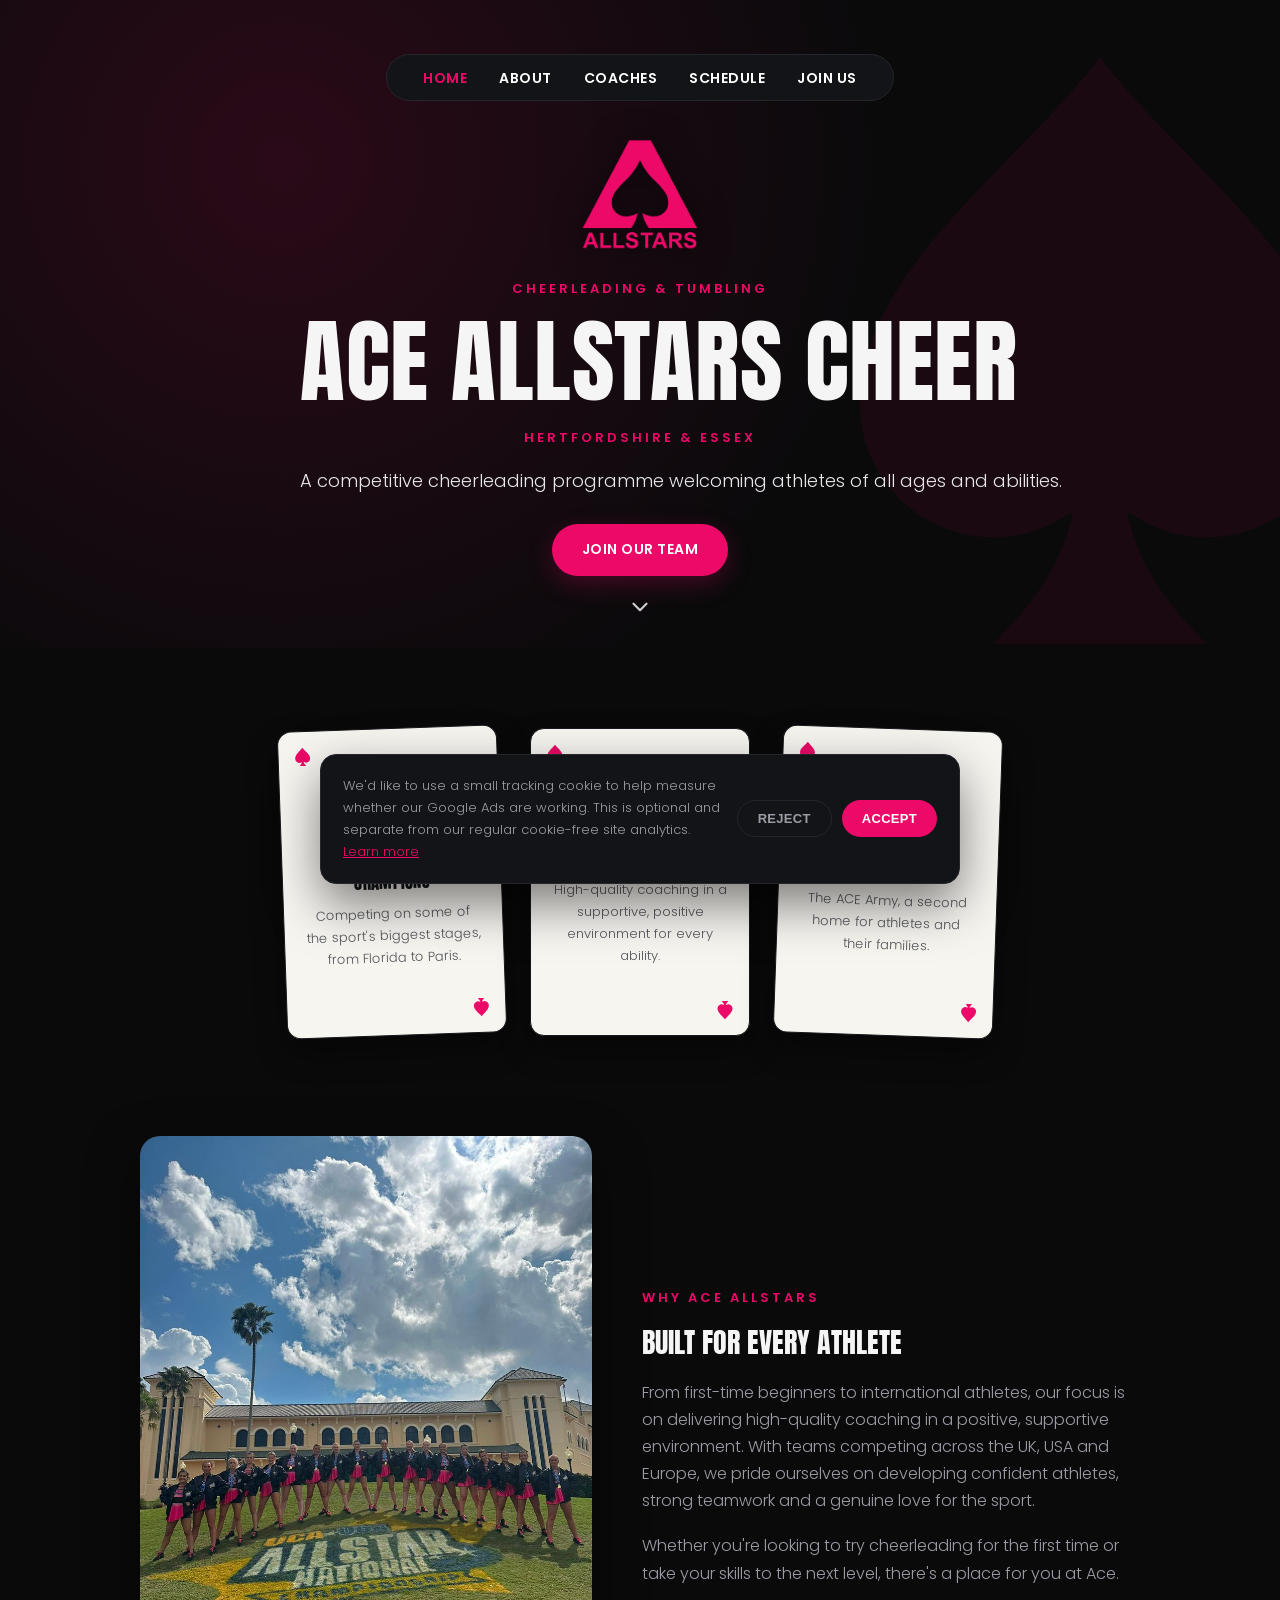
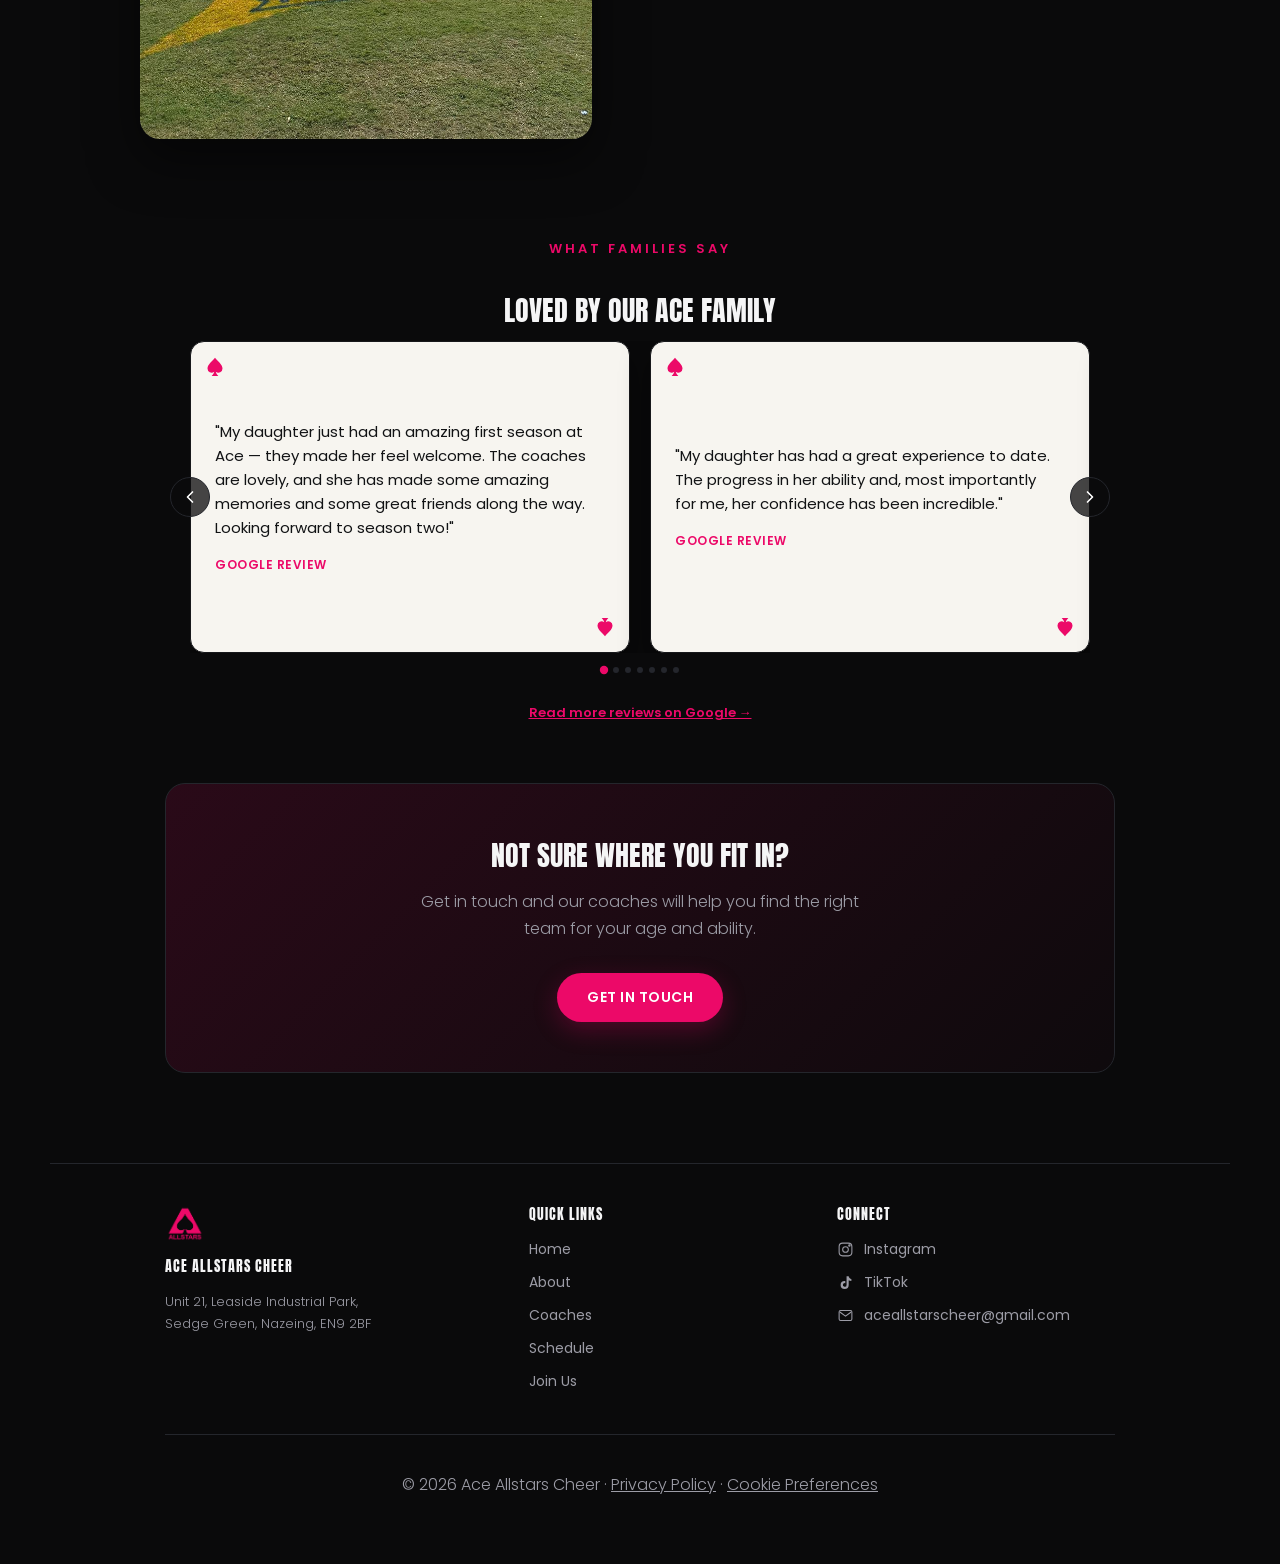
==== commit 2858cf53: "Fix design consistency: testimonial cards and section heading sizes - Restyle testimonial cards to m" ====
--- a/index.html
+++ b/index.html
@@ -16,7 +16,7 @@
   <link rel="preconnect" href="https://fonts.googleapis.com">
   <link rel="preconnect" href="https://fonts.gstatic.com" crossorigin>
   <link href="https://fonts.googleapis.com/css2?family=Anton&family=Poppins:wght@300;400;500;600&display=swap" rel="stylesheet">
-  <link rel="stylesheet" href="style.css?v=51">
+  <link rel="stylesheet" href="style.css?v=52">
   <script type="application/ld+json">
   {
     "@context": "https://schema.org",
@@ -157,44 +157,86 @@
       <div class="testimonial-track">
         <div class="testimonial-slide">
           <div class="testimonial-card">
+            <span class="pip pip-top">
+              <svg viewBox="0 0 24 24" fill="currentColor"><use href="#icon-spade"></use></svg>
+            </span>
             <blockquote class="testimonial-quote" tabindex="0">"My daughter just had an amazing first season at Ace — they made her feel welcome. The coaches are lovely, and she has made some amazing memories and some great friends along the way. Looking forward to season two!"</blockquote>
             <cite class="testimonial-source">Google Review</cite>
-          </div>
-        </div>
-        <div class="testimonial-slide">
-          <div class="testimonial-card">
+            <span class="pip pip-bottom">
+              <svg viewBox="0 0 24 24" fill="currentColor"><use href="#icon-spade"></use></svg>
+            </span>
+          </div>
+        </div>
+        <div class="testimonial-slide">
+          <div class="testimonial-card">
+            <span class="pip pip-top">
+              <svg viewBox="0 0 24 24" fill="currentColor"><use href="#icon-spade"></use></svg>
+            </span>
             <blockquote class="testimonial-quote" tabindex="0">"My daughter has had a great experience to date. The progress in her ability and, most importantly for me, her confidence has been incredible."</blockquote>
             <cite class="testimonial-source">Google Review</cite>
-          </div>
-        </div>
-        <div class="testimonial-slide">
-          <div class="testimonial-card">
+            <span class="pip pip-bottom">
+              <svg viewBox="0 0 24 24" fill="currentColor"><use href="#icon-spade"></use></svg>
+            </span>
+          </div>
+        </div>
+        <div class="testimonial-slide">
+          <div class="testimonial-card">
+            <span class="pip pip-top">
+              <svg viewBox="0 0 24 24" fill="currentColor"><use href="#icon-spade"></use></svg>
+            </span>
             <blockquote class="testimonial-quote" tabindex="0">"My daughter has been training with Ace Allstars for two years now, and she absolutely loves it! The skills she has developed and the improvement in her self-confidence has been incredible. The coaching staff is phenomenal, and the routine choreography never fails to amaze. Beyond the sport, she has made lifelong friends here — travelling together for regional competitions and international events is an absolute highlight. It's an amazing community and so much fun!"</blockquote>
             <cite class="testimonial-source">Google Review</cite>
-          </div>
-        </div>
-        <div class="testimonial-slide">
-          <div class="testimonial-card">
+            <span class="pip pip-bottom">
+              <svg viewBox="0 0 24 24" fill="currentColor"><use href="#icon-spade"></use></svg>
+            </span>
+          </div>
+        </div>
+        <div class="testimonial-slide">
+          <div class="testimonial-card">
+            <span class="pip pip-top">
+              <svg viewBox="0 0 24 24" fill="currentColor"><use href="#icon-spade"></use></svg>
+            </span>
             <blockquote class="testimonial-quote" tabindex="0">"Ace Allstars cheerleading has taught my daughter more than tumbling, dancing and stunts — the coaches really do make it feel like home from home. She's learned to trust her teammates, resilience, bravery and confidence, as well as the best friendships. It's more like family, and a place where everyone is welcome."</blockquote>
             <cite class="testimonial-source">Google Review</cite>
-          </div>
-        </div>
-        <div class="testimonial-slide">
-          <div class="testimonial-card">
+            <span class="pip pip-bottom">
+              <svg viewBox="0 0 24 24" fill="currentColor"><use href="#icon-spade"></use></svg>
+            </span>
+          </div>
+        </div>
+        <div class="testimonial-slide">
+          <div class="testimonial-card">
+            <span class="pip pip-top">
+              <svg viewBox="0 0 24 24" fill="currentColor"><use href="#icon-spade"></use></svg>
+            </span>
             <blockquote class="testimonial-quote" tabindex="0">"The coaches are so supportive and always full of encouragement, offering opportunities to compete in some amazing venues across the country and internationally. If my daughter could be in the gym every day, she would be. I think her favourite memories will always be competing with Ace — mainly Disneyland Paris, as well as Wembley Arena on her birthday."</blockquote>
             <cite class="testimonial-source">Google Review</cite>
-          </div>
-        </div>
-        <div class="testimonial-slide">
-          <div class="testimonial-card">
+            <span class="pip pip-bottom">
+              <svg viewBox="0 0 24 24" fill="currentColor"><use href="#icon-spade"></use></svg>
+            </span>
+          </div>
+        </div>
+        <div class="testimonial-slide">
+          <div class="testimonial-card">
+            <span class="pip pip-top">
+              <svg viewBox="0 0 24 24" fill="currentColor"><use href="#icon-spade"></use></svg>
+            </span>
             <blockquote class="testimonial-quote" tabindex="0">"My daughter has been part of Ace Allstars Cheer since it opened, and she has just excelled in the sport. She has developed amazing flying skills, as well as getting her back walkover, back handspring and now back tuck! Her favourite part is the unforgettable bonds she has made with her cheer sisters, and she is so excited to take on season 3!"</blockquote>
             <cite class="testimonial-source">Google Review</cite>
-          </div>
-        </div>
-        <div class="testimonial-slide">
-          <div class="testimonial-card">
+            <span class="pip pip-bottom">
+              <svg viewBox="0 0 24 24" fill="currentColor"><use href="#icon-spade"></use></svg>
+            </span>
+          </div>
+        </div>
+        <div class="testimonial-slide">
+          <div class="testimonial-card">
+            <span class="pip pip-top">
+              <svg viewBox="0 0 24 24" fill="currentColor"><use href="#icon-spade"></use></svg>
+            </span>
             <blockquote class="testimonial-quote" tabindex="0">"We've had a fantastic experience with Ace Allstars. The coaches are supportive, knowledgeable and genuinely care about every athlete's progress, whether they're completely new to cheer or have years of experience. The atmosphere is welcoming, positive and encouraging, and it's clear how much hard work goes into every session. Communication has been excellent, and the opportunities available to the athletes are amazing. I would highly recommend Ace Allstars to anyone looking for a friendly, professional cheerleading club where athletes can develop confidence, skills and friendships."</blockquote>
             <cite class="testimonial-source">Google Review</cite>
+            <span class="pip pip-bottom">
+              <svg viewBox="0 0 24 24" fill="currentColor"><use href="#icon-spade"></use></svg>
+            </span>
           </div>
         </div>
       </div>
--- a/style.css
+++ b/style.css
@@ -330,7 +330,7 @@
   font-family: var(--font-display);
   font-weight: normal;
   color: var(--color-text);
-  font-size: 26px;
+  font-size: 28px;
   text-transform: uppercase;
   margin: 30px auto 10px auto;
 }
@@ -488,7 +488,7 @@
 .split-body h2 {
   font-family: var(--font-display);
   font-weight: normal;
-  font-size: 32px;
+  font-size: 28px;
   line-height: 1.15;
   color: var(--color-text);
   text-transform: uppercase;
@@ -821,9 +821,11 @@
 }
 
 .testimonial-card {
-  background-color: var(--color-surface);
-  border: 1px solid var(--color-border);
-  border-radius: 16px;
+  position: relative;
+  background-color: #f7f5f0;
+  border: 1px solid #17181b;
+  border-radius: 14px;
+  box-shadow: 0 14px 30px rgba(0, 0, 0, 0.4);
   padding: 28px 24px;
   max-height: 320px;
   display: flex;
@@ -836,7 +838,7 @@
 .testimonial-quote {
   font-size: 15px;
   line-height: 1.6;
-  color: var(--color-text);
+  color: #111214;
   margin: 0 0 16px 0;
   max-height: 220px;
   padding-right: 12px;
